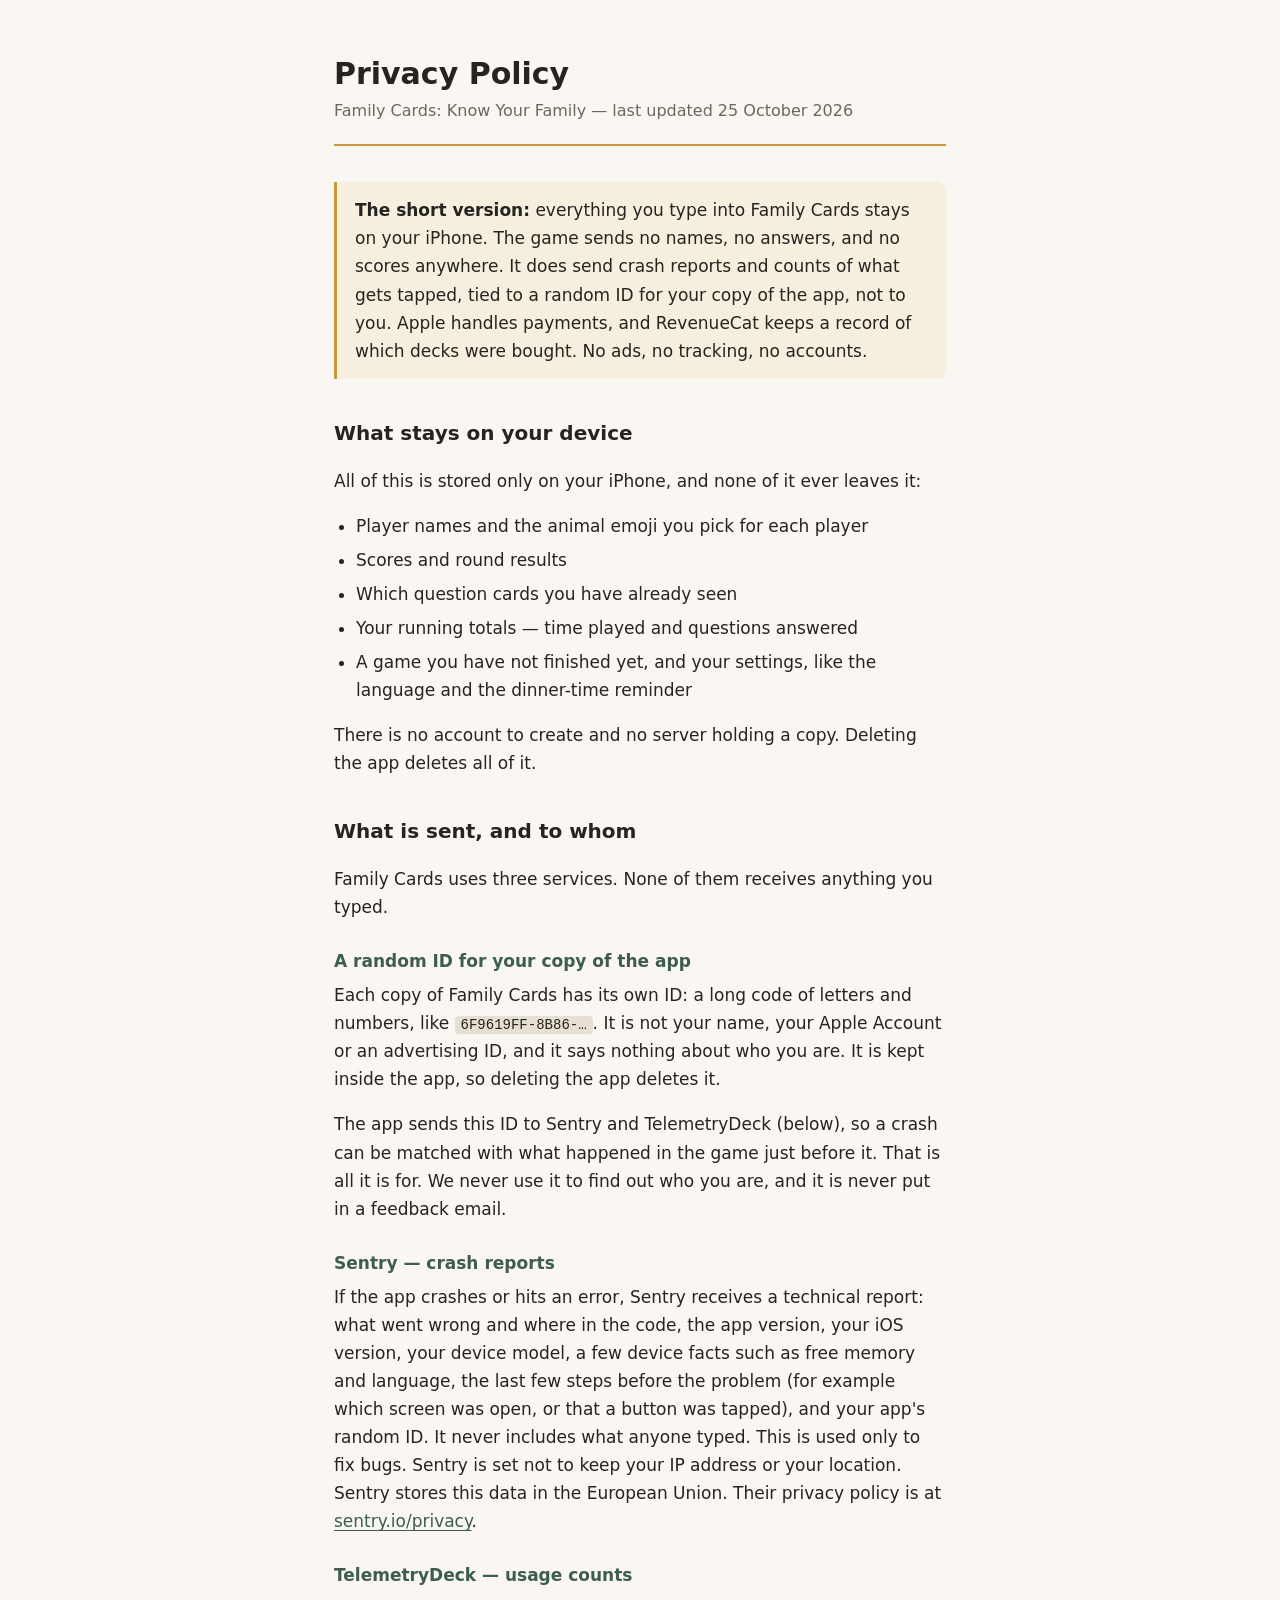
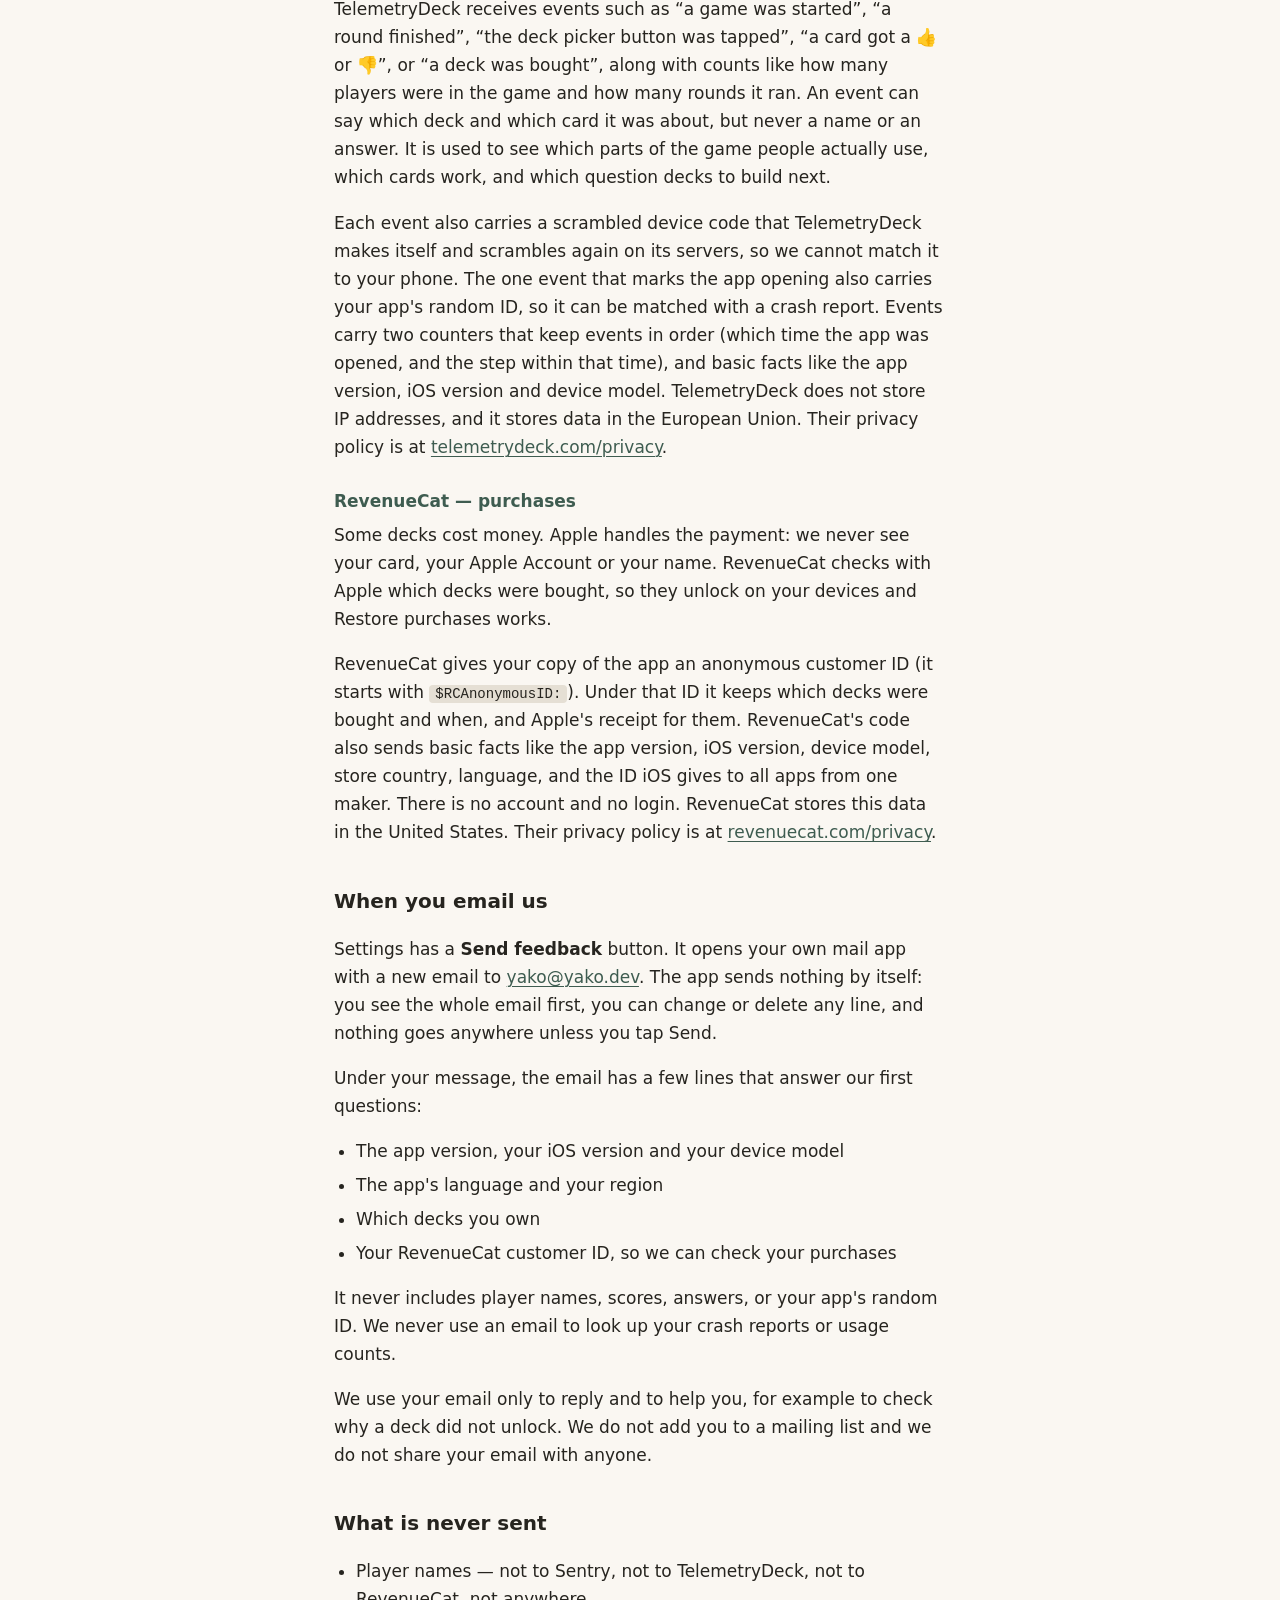
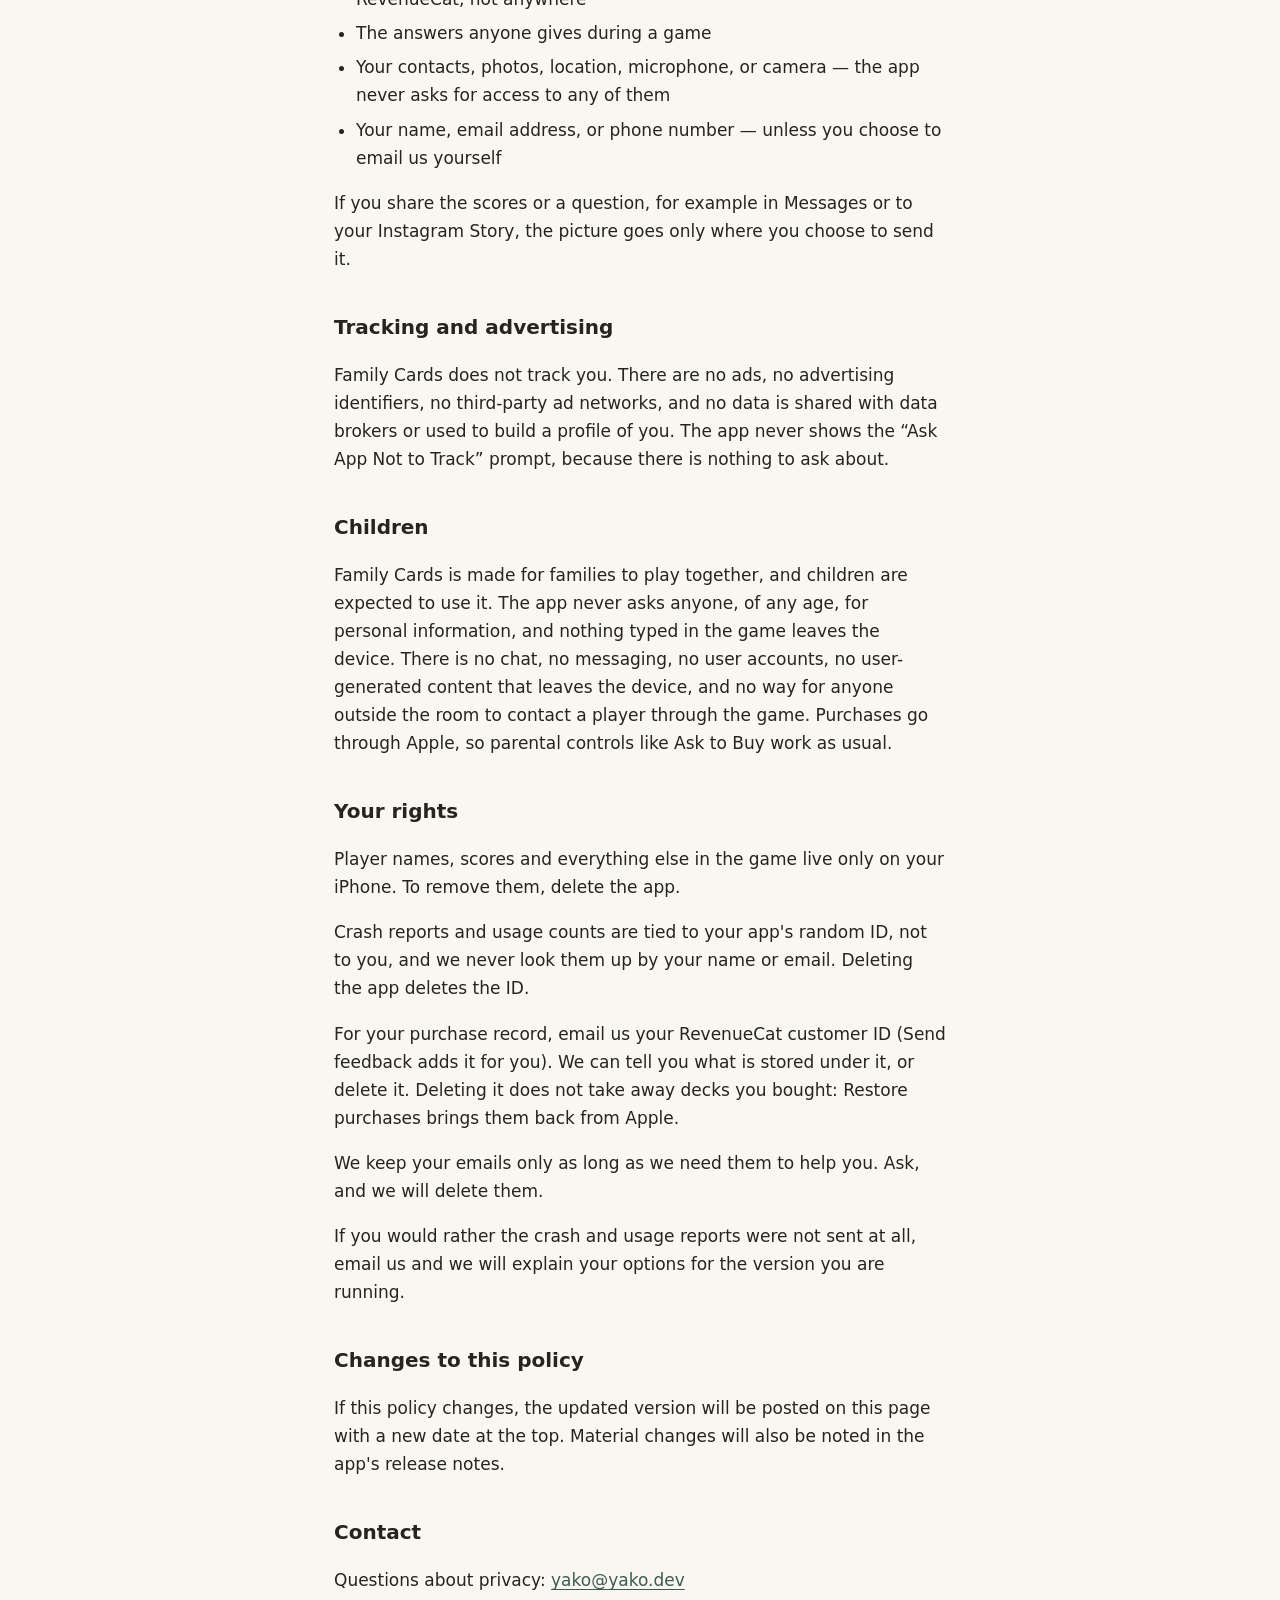
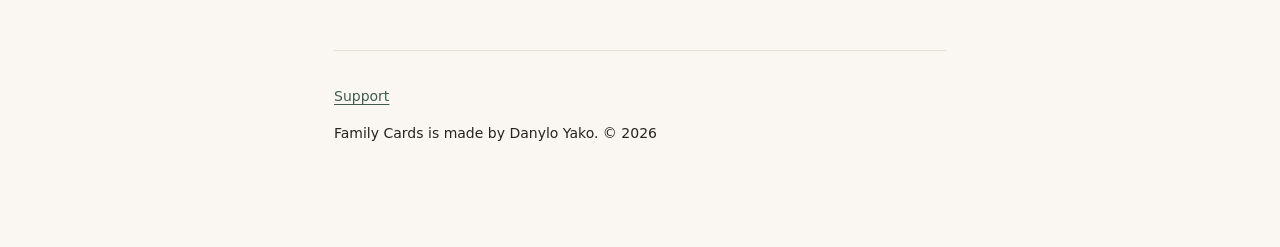
==== privacy.html @ 9d48fbb4 "Privacy policy: Sentry keeps no IP address or location Co-Authored-By: Claude Opus 5.5 <noreply@anth" ====
<!doctype html>
<html lang="en">
<head>
<meta charset="utf-8">
<meta name="viewport" content="width=device-width,initial-scale=1">
<title>Family Cards — Privacy Policy</title>
<link rel="stylesheet" href="style.css">
</head>
<body>
<div class="wrap">
<header>
  <h1>Privacy Policy</h1>
  <p class="sub">Family Cards: Know Your Family — last updated 25 October 2026</p>
</header>

<div class="note">
  <strong>The short version:</strong> everything you type into Family Cards stays on your iPhone. The game sends no names, no answers, and no scores anywhere. It does send crash reports and counts of what gets tapped, tied to a random ID for your copy of the app, not to you. Apple handles payments, and RevenueCat keeps a record of which decks were bought. No ads, no tracking, no accounts.
</div>

<h2>What stays on your device</h2>
<p>All of this is stored only on your iPhone, and none of it ever leaves it:</p>
<ul>
  <li>Player names and the animal emoji you pick for each player</li>
  <li>Scores and round results</li>
  <li>Which question cards you have already seen</li>
  <li>Your running totals — time played and questions answered</li>
  <li>A game you have not finished yet, and your settings, like the language and the dinner-time reminder</li>
</ul>
<p>There is no account to create and no server holding a copy. Deleting the app deletes all of it.</p>

<h2>What is sent, and to whom</h2>
<p>Family Cards uses three services. None of them receives anything you typed.</p>

<h3>A random ID for your copy of the app</h3>
<p>Each copy of Family Cards has its own ID: a long code of letters and numbers, like <code>6F9619FF-8B86-…</code>. It is not your name, your Apple Account or an advertising ID, and it says nothing about who you are. It is kept inside the app, so deleting the app deletes it.</p>
<p>The app sends this ID to Sentry and TelemetryDeck (below), so a crash can be matched with what happened in the game just before it. That is all it is for. We never use it to find out who you are, and it is never put in a feedback email.</p>

<h3>Sentry — crash reports</h3>
<p>If the app crashes or hits an error, Sentry receives a technical report: what went wrong and where in the code, the app version, your iOS version, your device model, a few device facts such as free memory and language, the last few steps before the problem (for example which screen was open, or that a button was tapped), and your app's random ID. It never includes what anyone typed. This is used only to fix bugs. Sentry is set not to keep your IP address or your location. Sentry stores this data in the European Union. Their privacy policy is at <a href="https://sentry.io/privacy/" rel="noopener">sentry.io/privacy</a>.</p>

<h3>TelemetryDeck — usage counts</h3>
<p>TelemetryDeck receives events such as “a game was started”, “a round finished”, “the deck picker button was tapped”, “a card got a 👍 or 👎”, or “a deck was bought”, along with counts like how many players were in the game and how many rounds it ran. An event can say which deck and which card it was about, but never a name or an answer. It is used to see which parts of the game people actually use, which cards work, and which question decks to build next.</p>
<p>Each event also carries a scrambled device code that TelemetryDeck makes itself and scrambles again on its servers, so we cannot match it to your phone. The one event that marks the app opening also carries your app's random ID, so it can be matched with a crash report. Events carry two counters that keep events in order (which time the app was opened, and the step within that time), and basic facts like the app version, iOS version and device model. TelemetryDeck does not store IP addresses, and it stores data in the European Union. Their privacy policy is at <a href="https://telemetrydeck.com/privacy/" rel="noopener">telemetrydeck.com/privacy</a>.</p>

<h3>RevenueCat — purchases</h3>
<p>Some decks cost money. Apple handles the payment: we never see your card, your Apple Account or your name. RevenueCat checks with Apple which decks were bought, so they unlock on your devices and Restore purchases works.</p>
<p>RevenueCat gives your copy of the app an anonymous customer ID (it starts with <code>$RCAnonymousID:</code>). Under that ID it keeps which decks were bought and when, and Apple's receipt for them. RevenueCat's code also sends basic facts like the app version, iOS version, device model, store country, language, and the ID iOS gives to all apps from one maker. There is no account and no login. RevenueCat stores this data in the United States. Their privacy policy is at <a href="https://www.revenuecat.com/privacy/" rel="noopener">revenuecat.com/privacy</a>.</p>

<h2>When you email us</h2>
<p>Settings has a <strong>Send feedback</strong> button. It opens your own mail app with a new email to <a href="mailto:yako@yako.dev">yako@yako.dev</a>. The app sends nothing by itself: you see the whole email first, you can change or delete any line, and nothing goes anywhere unless you tap Send.</p>
<p>Under your message, the email has a few lines that answer our first questions:</p>
<ul>
  <li>The app version, your iOS version and your device model</li>
  <li>The app's language and your region</li>
  <li>Which decks you own</li>
  <li>Your RevenueCat customer ID, so we can check your purchases</li>
</ul>
<p>It never includes player names, scores, answers, or your app's random ID. We never use an email to look up your crash reports or usage counts.</p>
<p>We use your email only to reply and to help you, for example to check why a deck did not unlock. We do not add you to a mailing list and we do not share your email with anyone.</p>

<h2>What is never sent</h2>
<ul>
  <li>Player names — not to Sentry, not to TelemetryDeck, not to RevenueCat, not anywhere</li>
  <li>The answers anyone gives during a game</li>
  <li>Your contacts, photos, location, microphone, or camera — the app never asks for access to any of them</li>
  <li>Your name, email address, or phone number — unless you choose to email us yourself</li>
</ul>
<p>If you share the scores or a question, for example in Messages or to your Instagram Story, the picture goes only where you choose to send it.</p>

<h2>Tracking and advertising</h2>
<p>Family Cards does not track you. There are no ads, no advertising identifiers, no third-party ad networks, and no data is shared with data brokers or used to build a profile of you. The app never shows the “Ask App Not to Track” prompt, because there is nothing to ask about.</p>

<h2>Children</h2>
<p>Family Cards is made for families to play together, and children are expected to use it. The app never asks anyone, of any age, for personal information, and nothing typed in the game leaves the device. There is no chat, no messaging, no user accounts, no user-generated content that leaves the device, and no way for anyone outside the room to contact a player through the game. Purchases go through Apple, so parental controls like Ask to Buy work as usual.</p>

<h2>Your rights</h2>
<p>Player names, scores and everything else in the game live only on your iPhone. To remove them, delete the app.</p>
<p>Crash reports and usage counts are tied to your app's random ID, not to you, and we never look them up by your name or email. Deleting the app deletes the ID.</p>
<p>For your purchase record, email us your RevenueCat customer ID (Send feedback adds it for you). We can tell you what is stored under it, or delete it. Deleting it does not take away decks you bought: Restore purchases brings them back from Apple.</p>
<p>We keep your emails only as long as we need them to help you. Ask, and we will delete them.</p>
<p>If you would rather the crash and usage reports were not sent at all, email us and we will explain your options for the version you are running.</p>

<h2>Changes to this policy</h2>
<p>If this policy changes, the updated version will be posted on this page with a new date at the top. Material changes will also be noted in the app's release notes.</p>

<h2>Contact</h2>
<p>Questions about privacy: <a href="mailto:yako@yako.dev">yako@yako.dev</a></p>

<footer>
  <p><a href="index.html">Support</a></p>
  <p>Family Cards is made by Danylo Yako. © 2026</p>
</footer>
</div>
</body>
</html>
---- style.css ----
:root{--paper:#FAF7F2;--ink:#26241F;--felt:#3E5C50;--honey:#C99A3C;--muted:#6B675E;--rule:#E5DFD4}
@media (prefers-color-scheme:dark){:root{--paper:#171D1A;--ink:#EDEAE3;--felt:#7FA491;--honey:#C99A3C;--muted:#9A968C;--rule:#2A322D}}
*{box-sizing:border-box}
body{margin:0;background:var(--paper);color:var(--ink);
  font:17px/1.65 -apple-system,BlinkMacSystemFont,"Segoe UI",system-ui,sans-serif;
  -webkit-text-size-adjust:100%}
.wrap{max-width:660px;margin:0 auto;padding:56px 24px 88px}
header{border-bottom:2px solid var(--honey);padding-bottom:20px;margin-bottom:36px}
h1{font-size:30px;line-height:1.2;margin:0 0 6px}
.sub{color:var(--muted);margin:0;font-size:16px}
h2{font-size:20px;margin:38px 0 10px}
p,li{color:var(--ink)}
ul{padding-left:22px}
li{margin:6px 0}
a{color:var(--felt);text-decoration-thickness:1px;text-underline-offset:3px}
.note{background:rgba(201,154,60,.1);border-left:3px solid var(--honey);
  padding:14px 18px;margin:24px 0;border-radius:0 8px 8px 0}
footer{margin-top:56px;padding-top:20px;border-top:1px solid var(--rule);
  color:var(--muted);font-size:14px}
code{background:var(--rule);padding:1px 6px;border-radius:4px;font-size:14px}
h3{font-size:17px;margin:26px 0 6px;color:var(--felt)}
h3+p{margin-top:0}
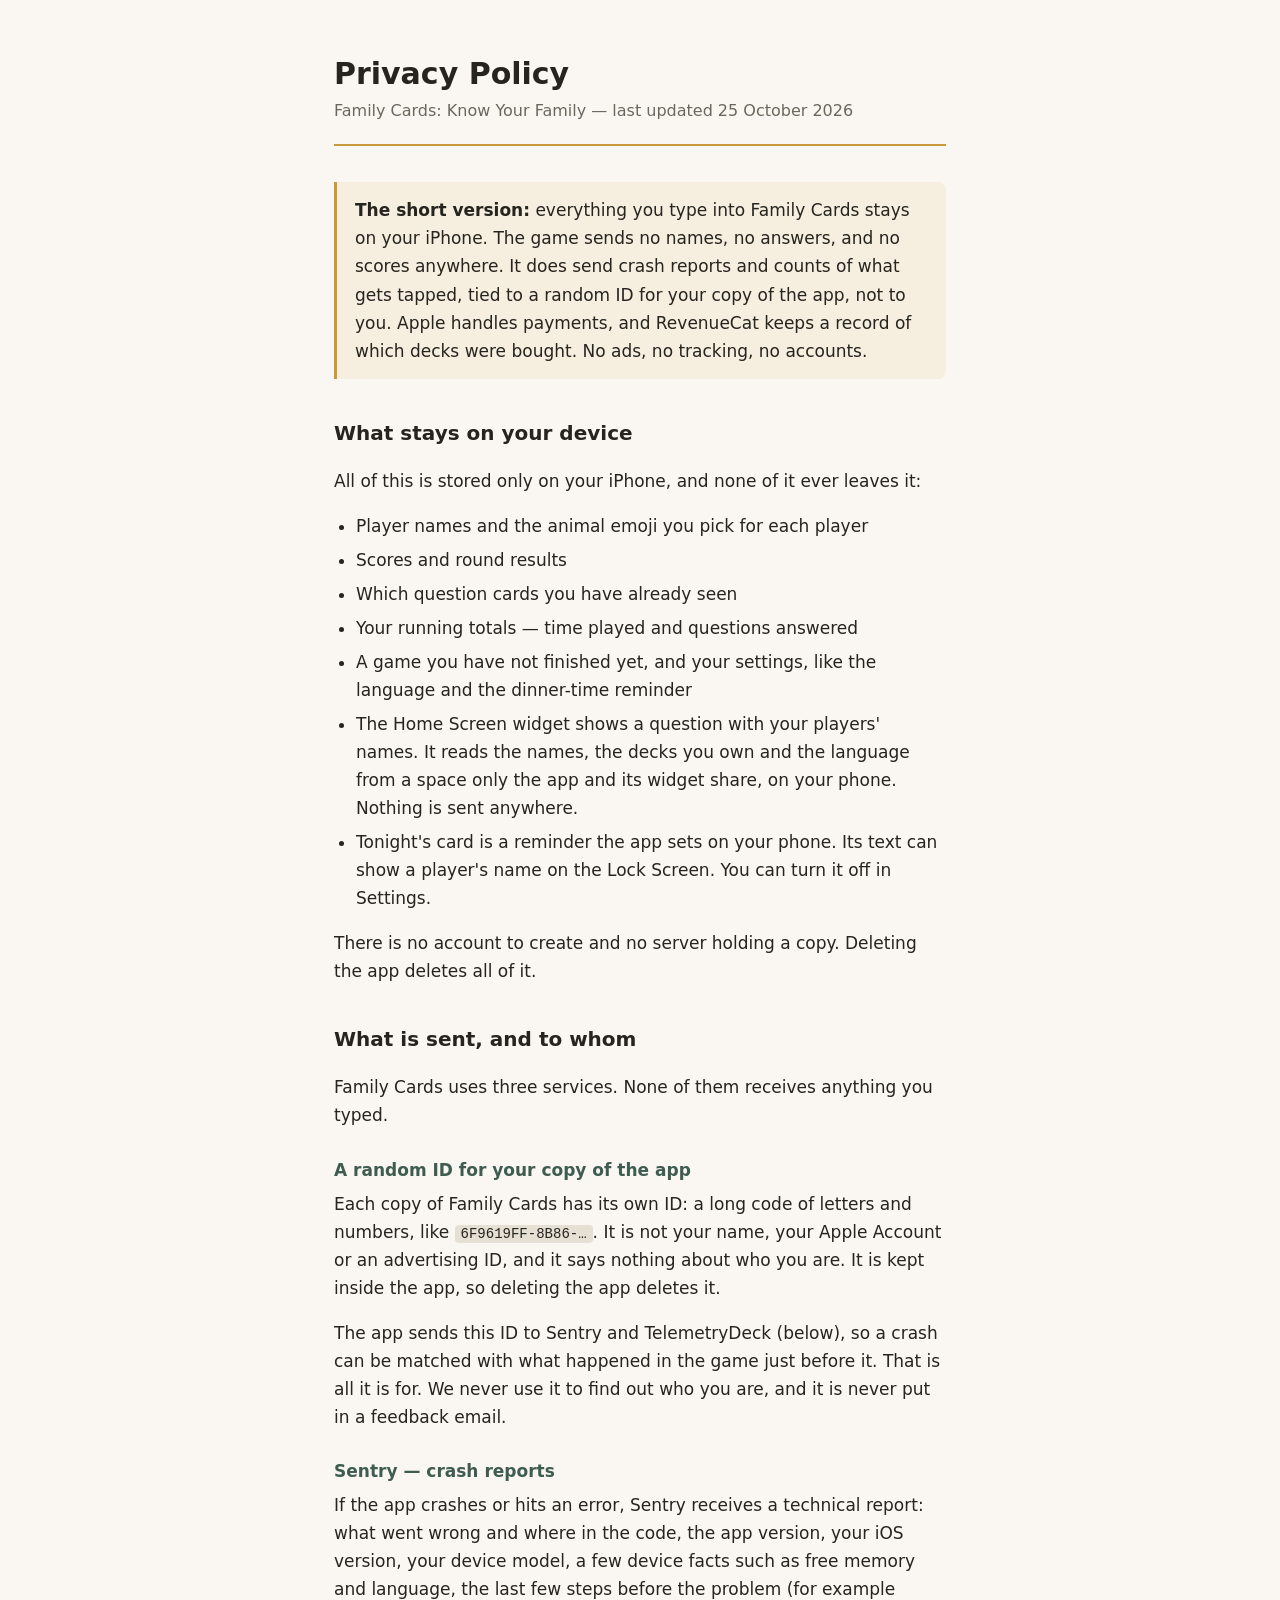
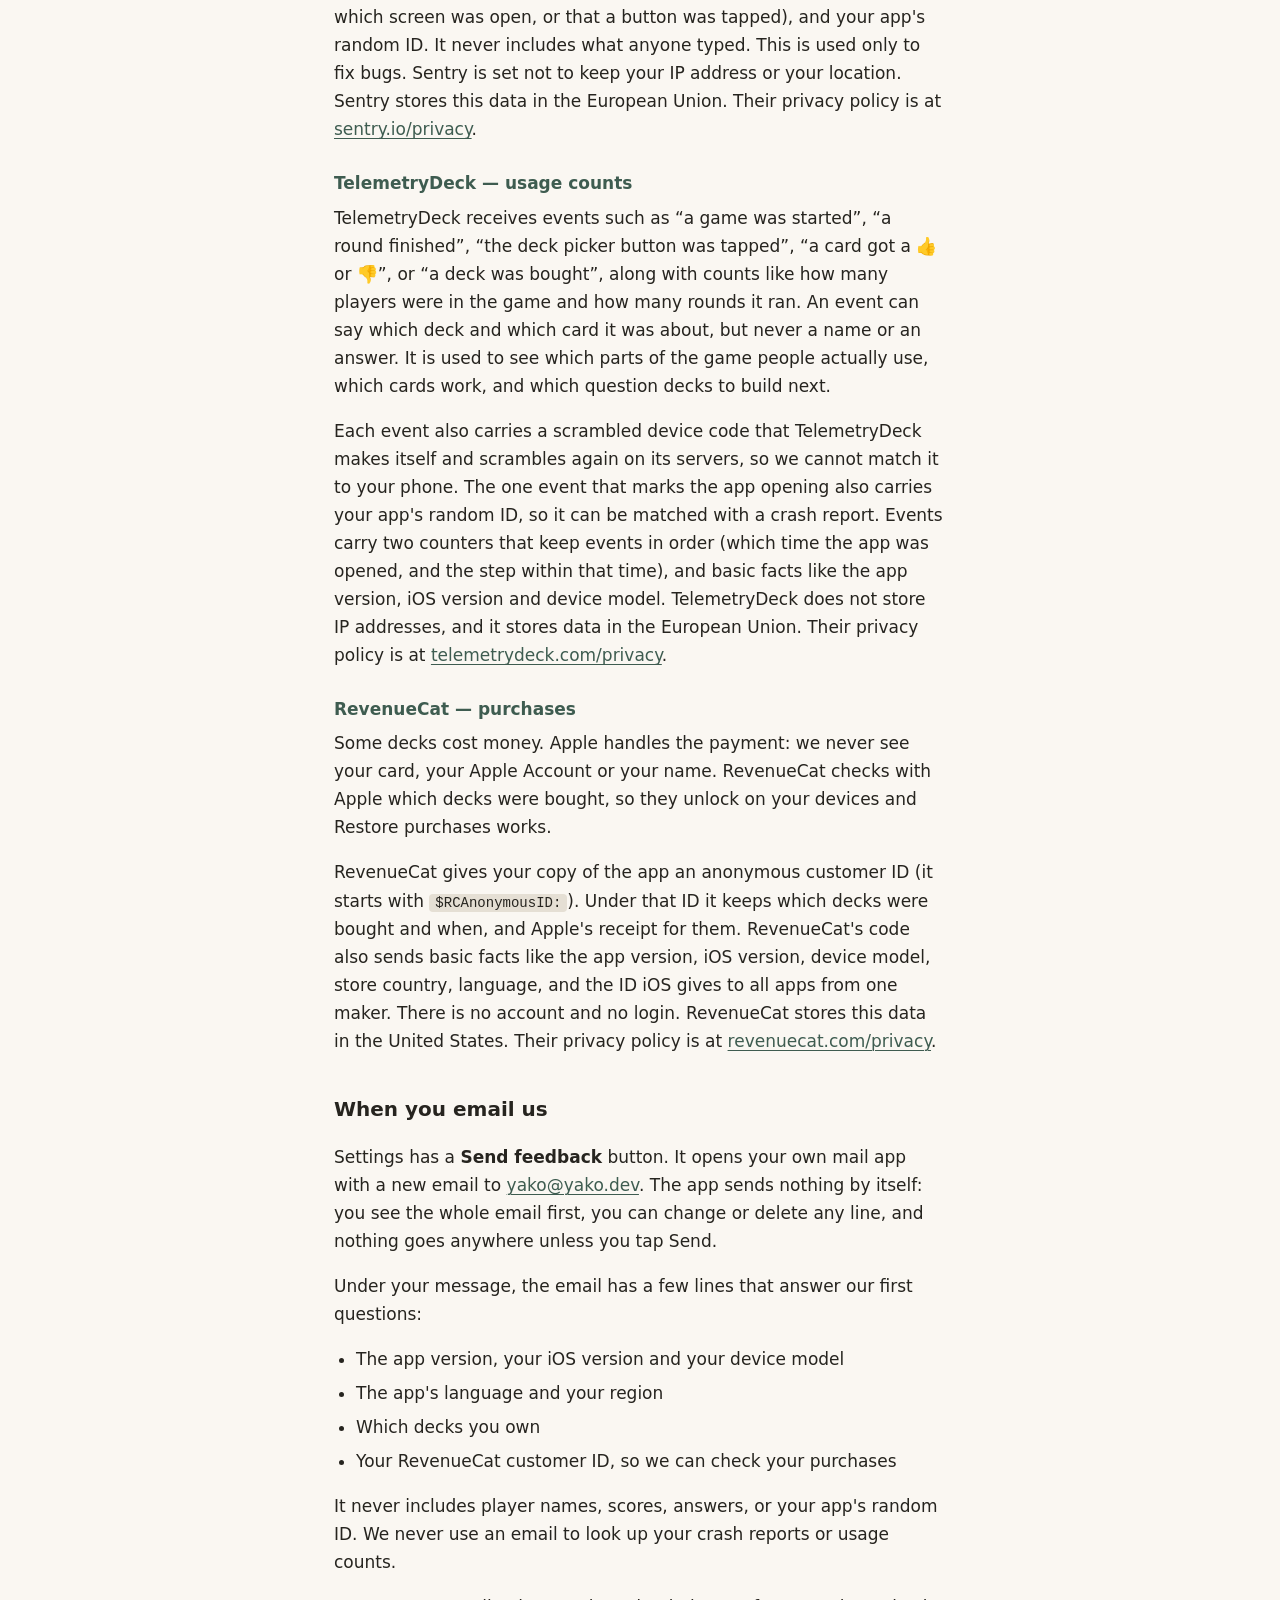
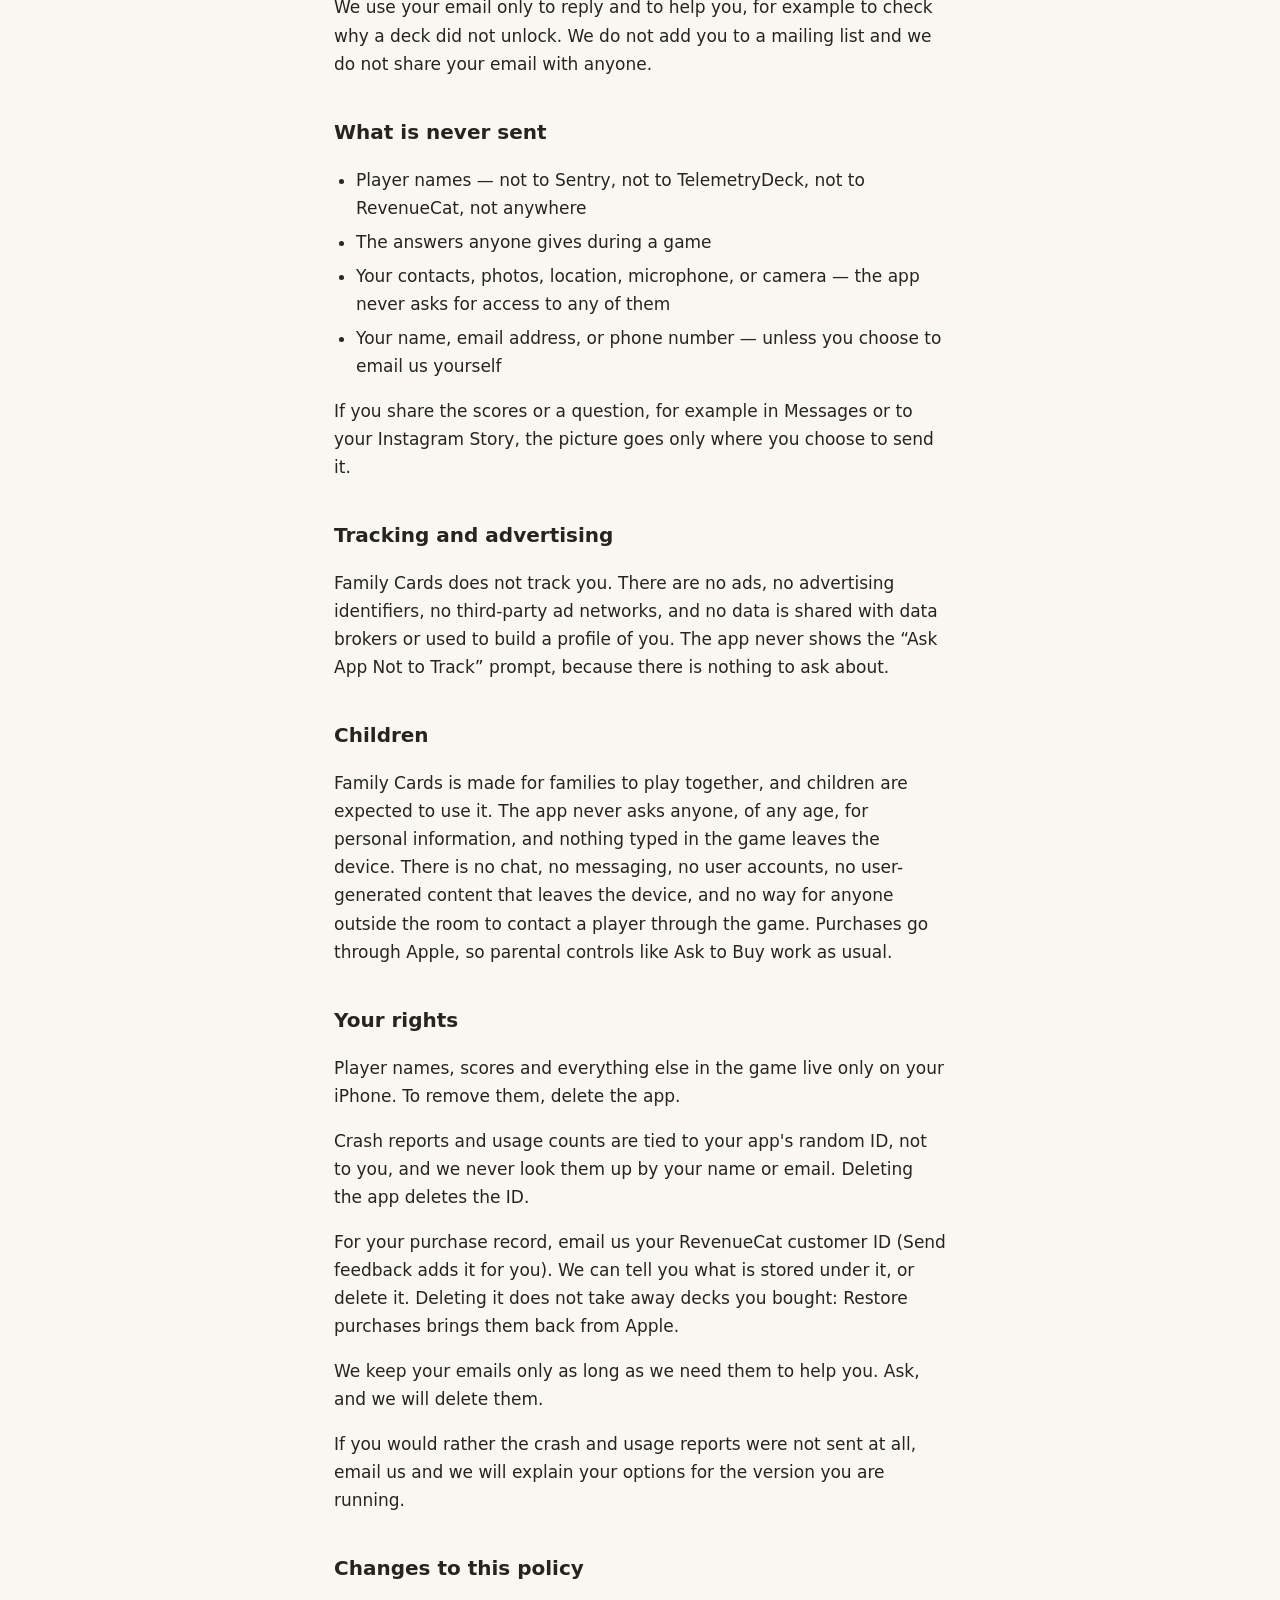
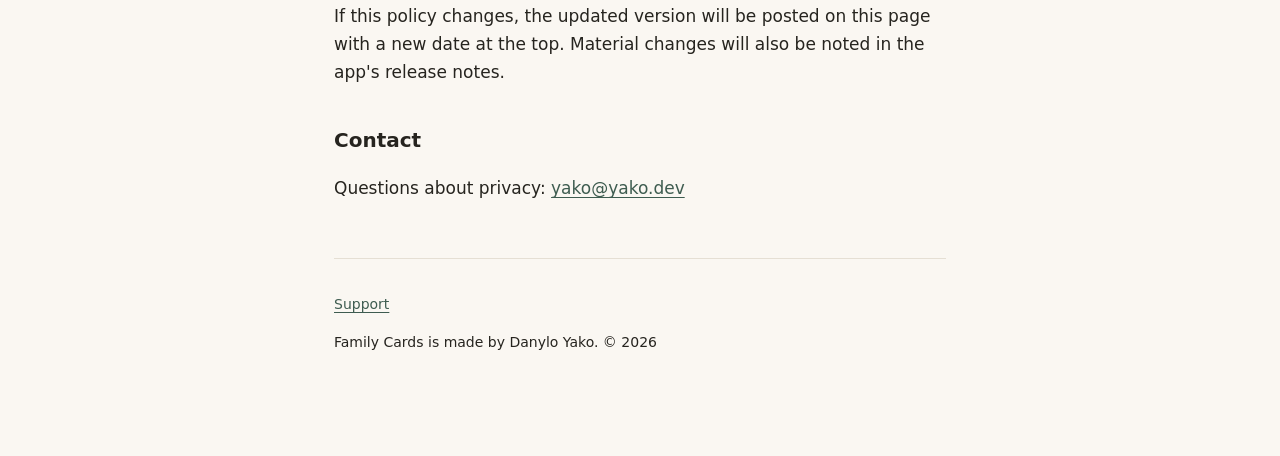
==== commit ab7f4cab: "Privacy policy: Home Screen widget and Tonight's card stay on the phone Co-Authored-By: Claude Opus " ====
--- a/privacy.html
+++ b/privacy.html
@@ -25,6 +25,8 @@
   <li>Which question cards you have already seen</li>
   <li>Your running totals — time played and questions answered</li>
   <li>A game you have not finished yet, and your settings, like the language and the dinner-time reminder</li>
+  <li>The Home Screen widget shows a question with your players' names. It reads the names, the decks you own and the language from a space only the app and its widget share, on your phone. Nothing is sent anywhere.</li>
+  <li>Tonight's card is a reminder the app sets on your phone. Its text can show a player's name on the Lock Screen. You can turn it off in Settings.</li>
 </ul>
 <p>There is no account to create and no server holding a copy. Deleting the app deletes all of it.</p>
 
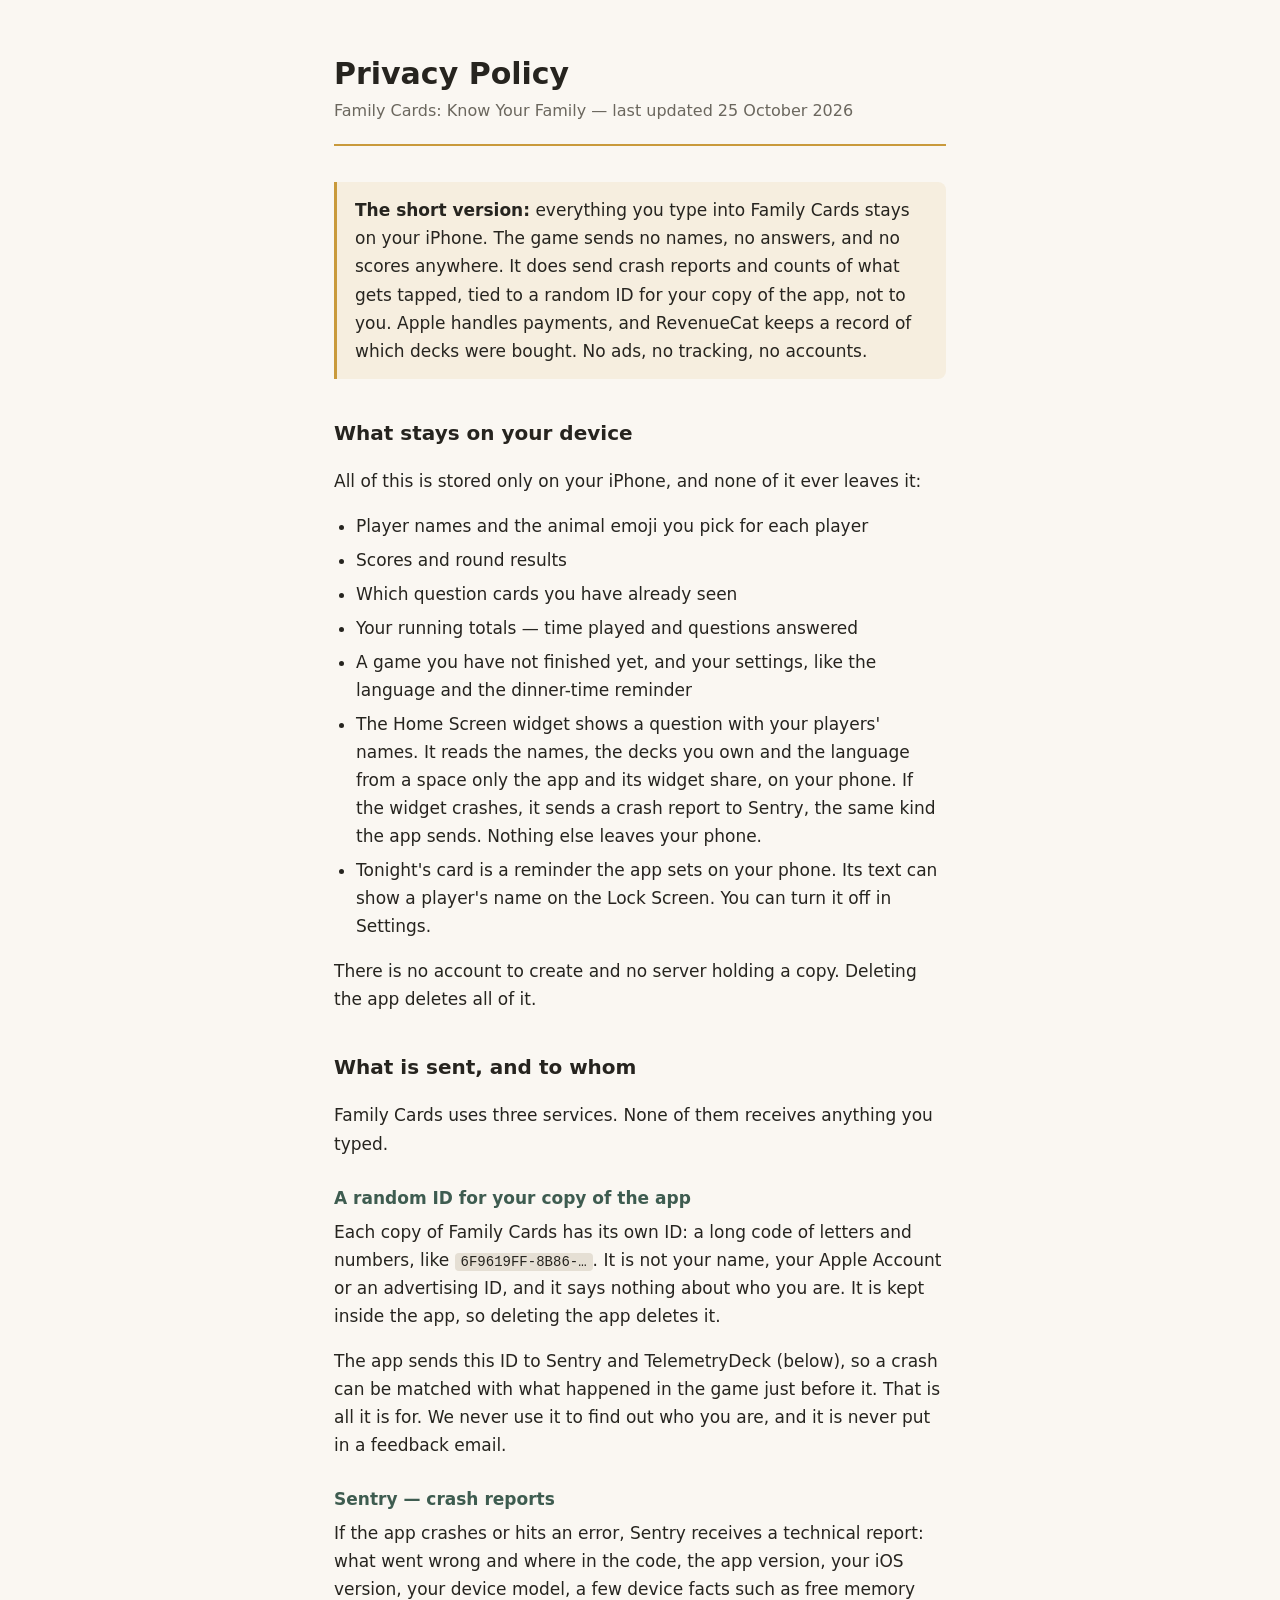
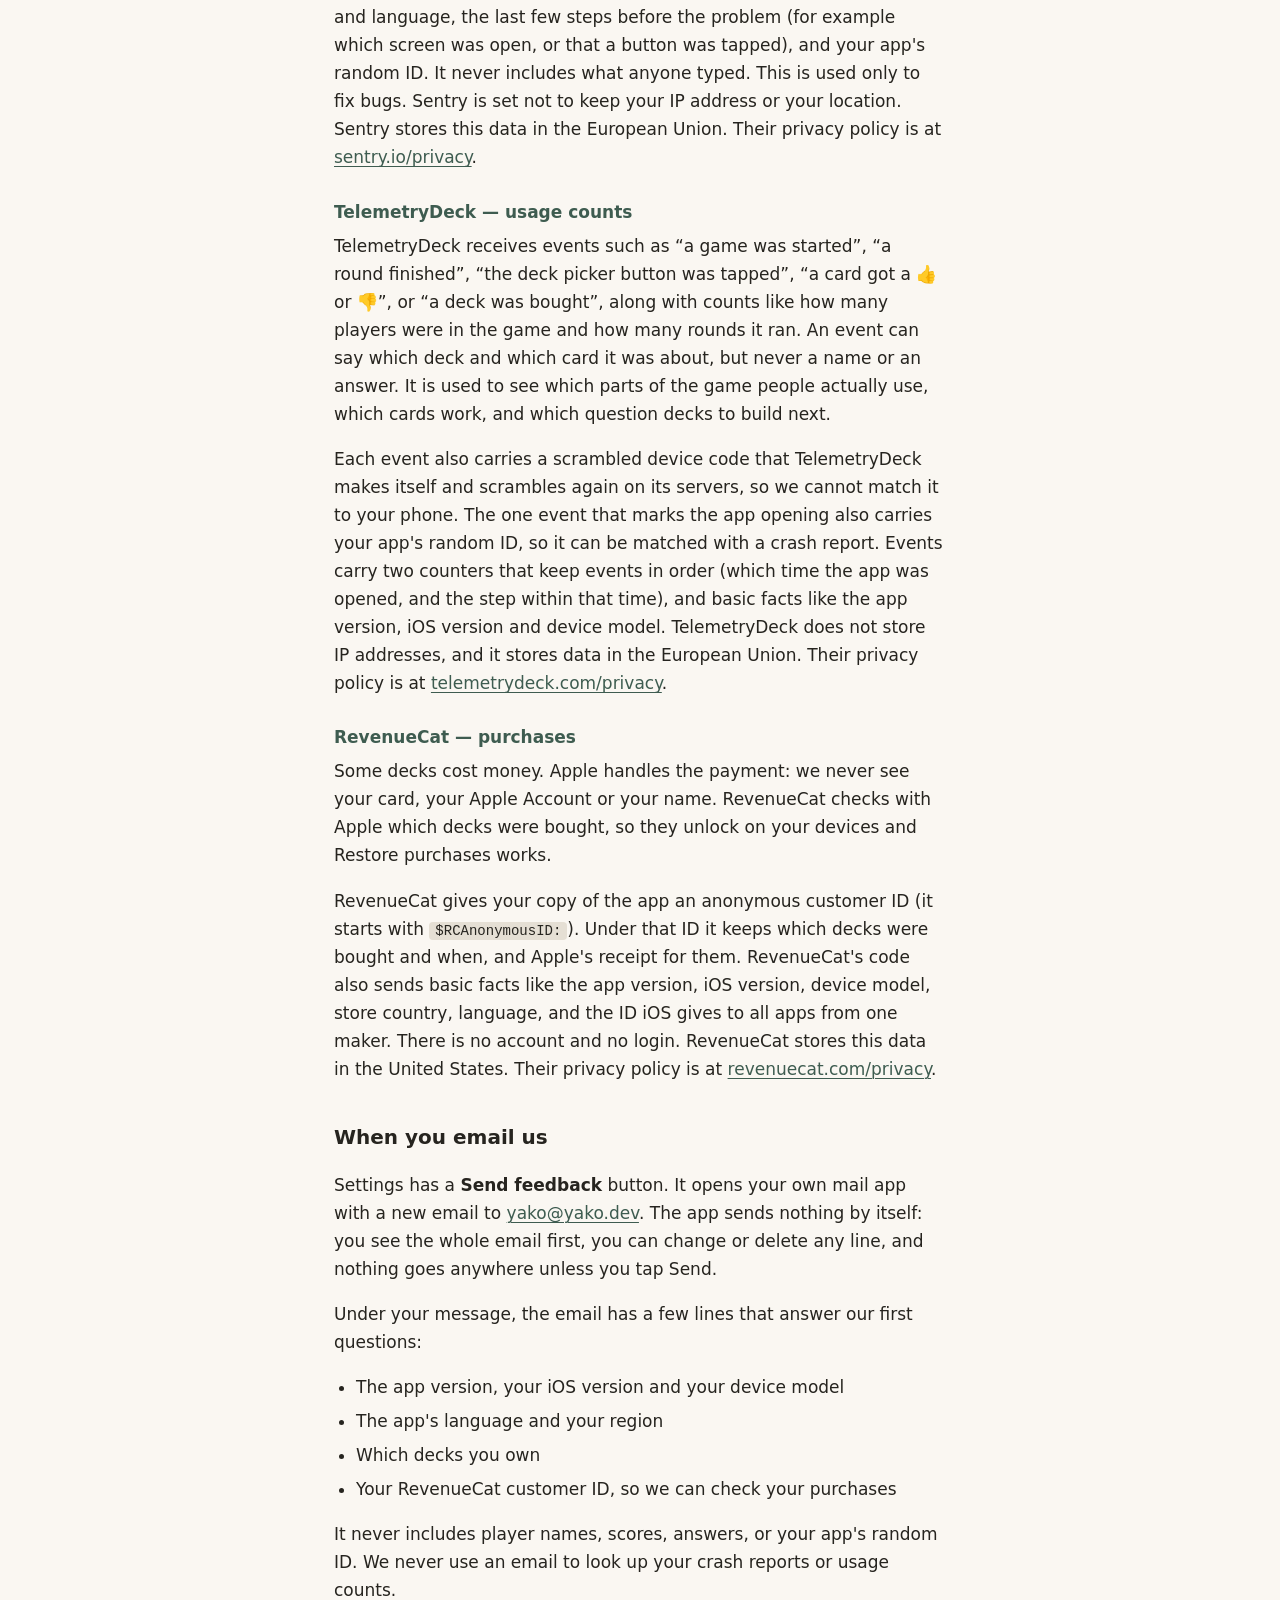
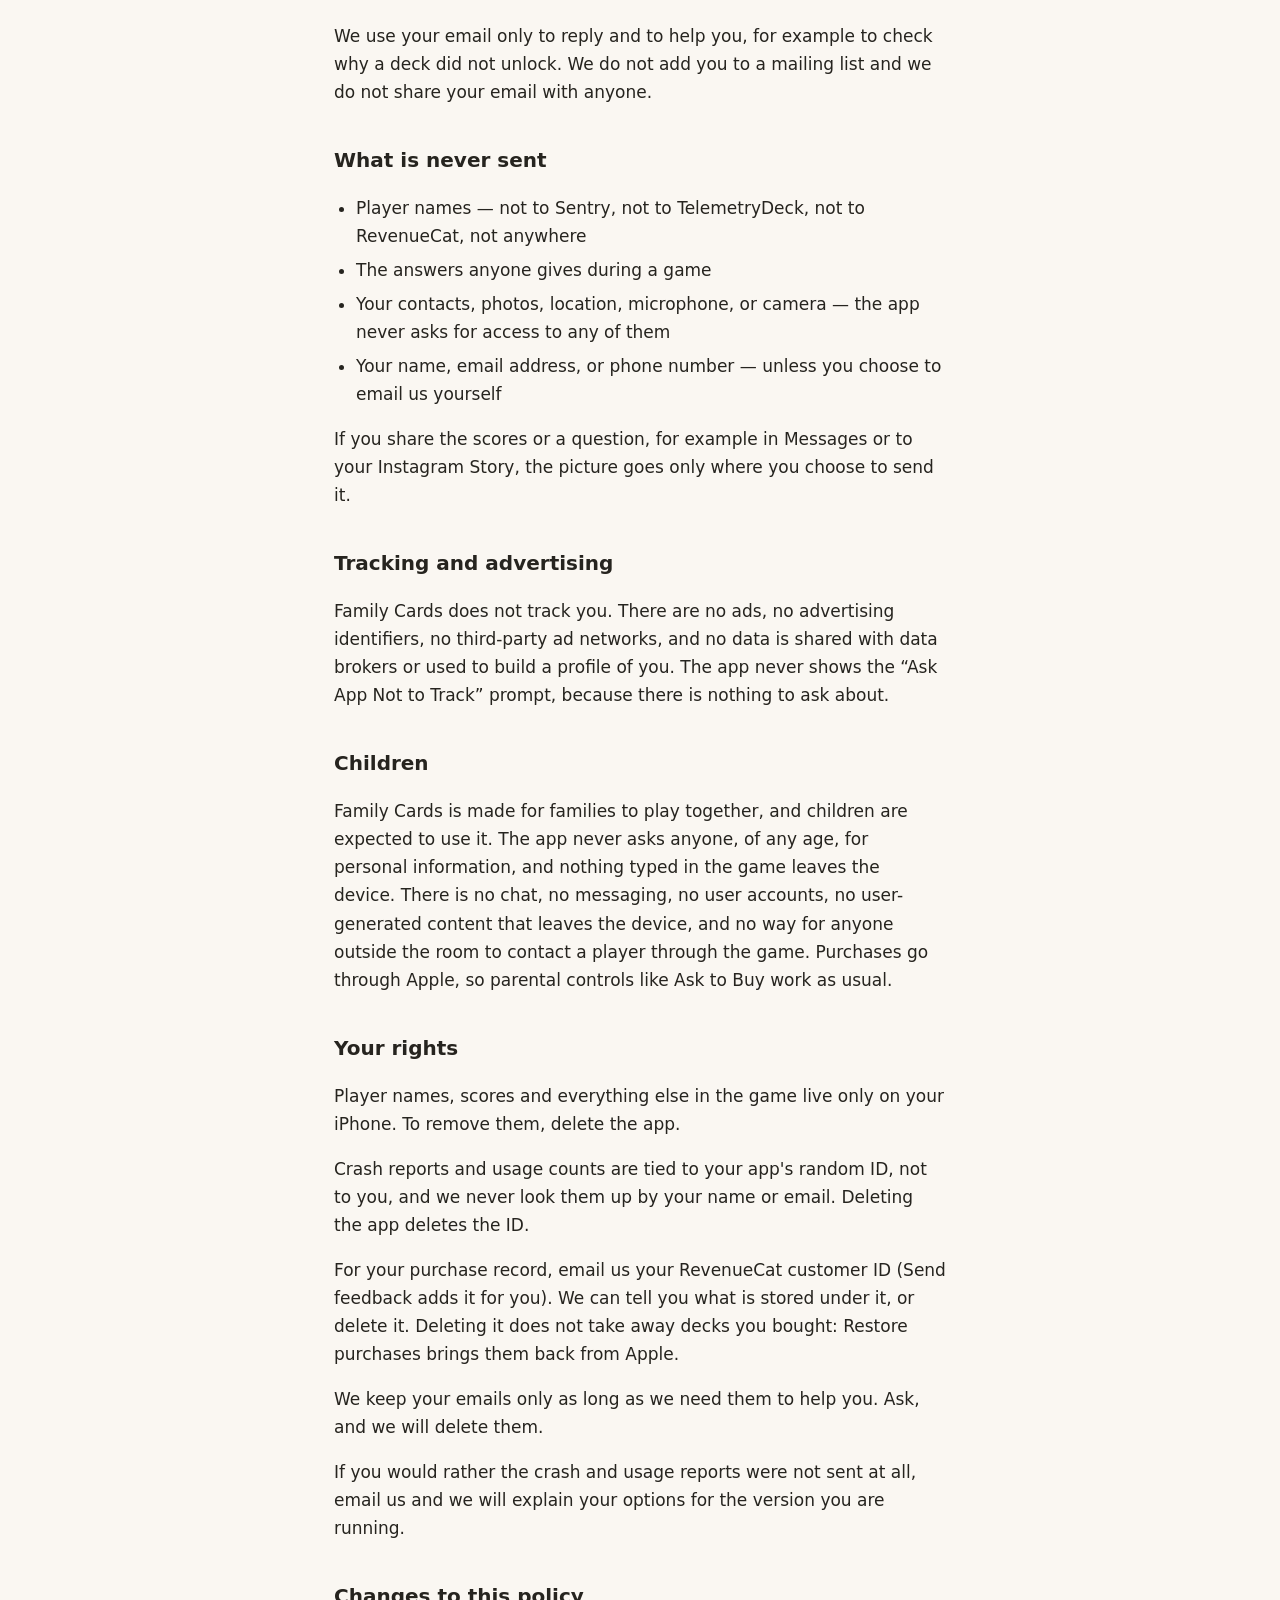
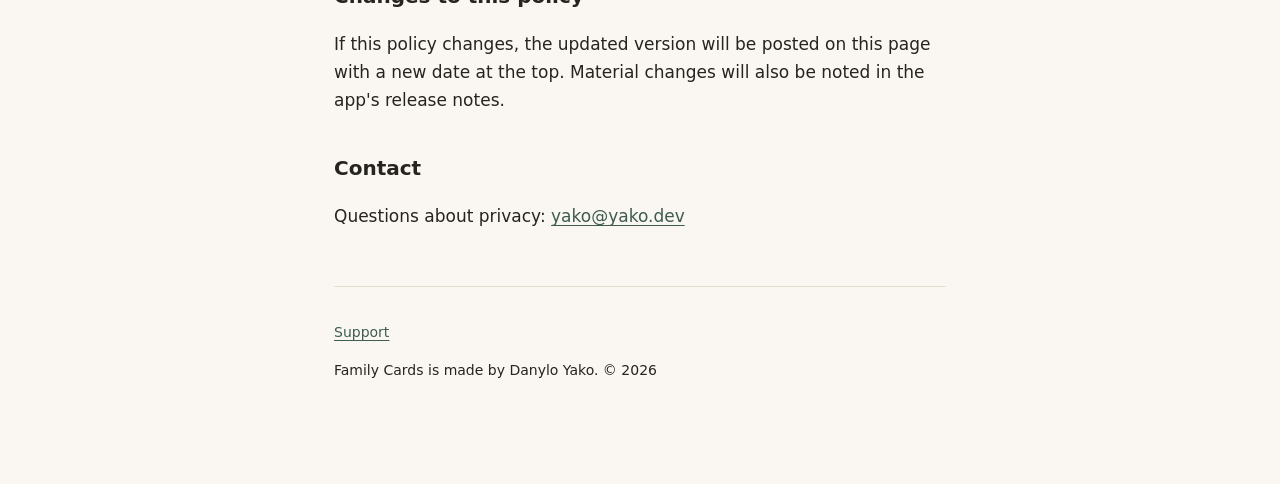
==== commit fe33935f: "Privacy policy: the widget now sends crash reports to Sentry Co-Authored-By: Claude Opus 5.5 <norepl" ====
--- a/privacy.html
+++ b/privacy.html
@@ -25,7 +25,7 @@
   <li>Which question cards you have already seen</li>
   <li>Your running totals — time played and questions answered</li>
   <li>A game you have not finished yet, and your settings, like the language and the dinner-time reminder</li>
-  <li>The Home Screen widget shows a question with your players' names. It reads the names, the decks you own and the language from a space only the app and its widget share, on your phone. Nothing is sent anywhere.</li>
+  <li>The Home Screen widget shows a question with your players' names. It reads the names, the decks you own and the language from a space only the app and its widget share, on your phone. If the widget crashes, it sends a crash report to Sentry, the same kind the app sends. Nothing else leaves your phone.</li>
   <li>Tonight's card is a reminder the app sets on your phone. Its text can show a player's name on the Lock Screen. You can turn it off in Settings.</li>
 </ul>
 <p>There is no account to create and no server holding a copy. Deleting the app deletes all of it.</p>
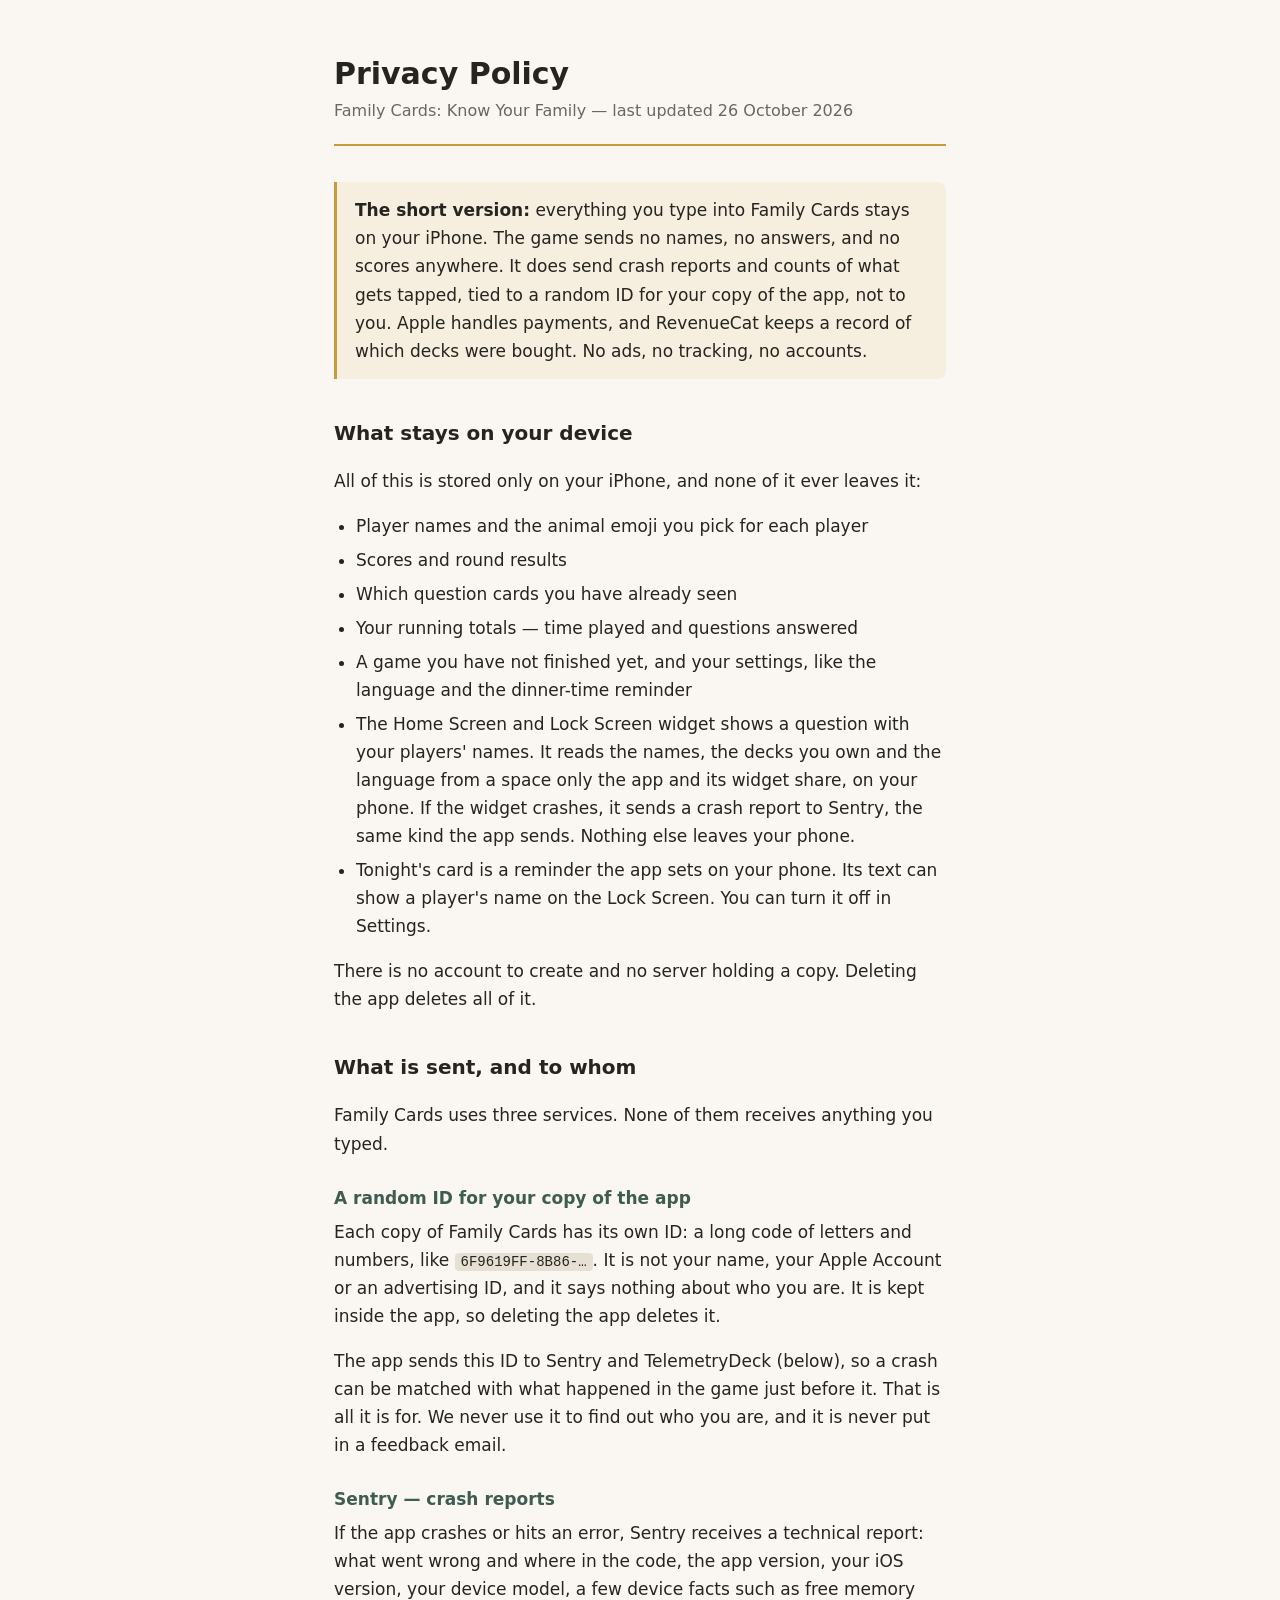
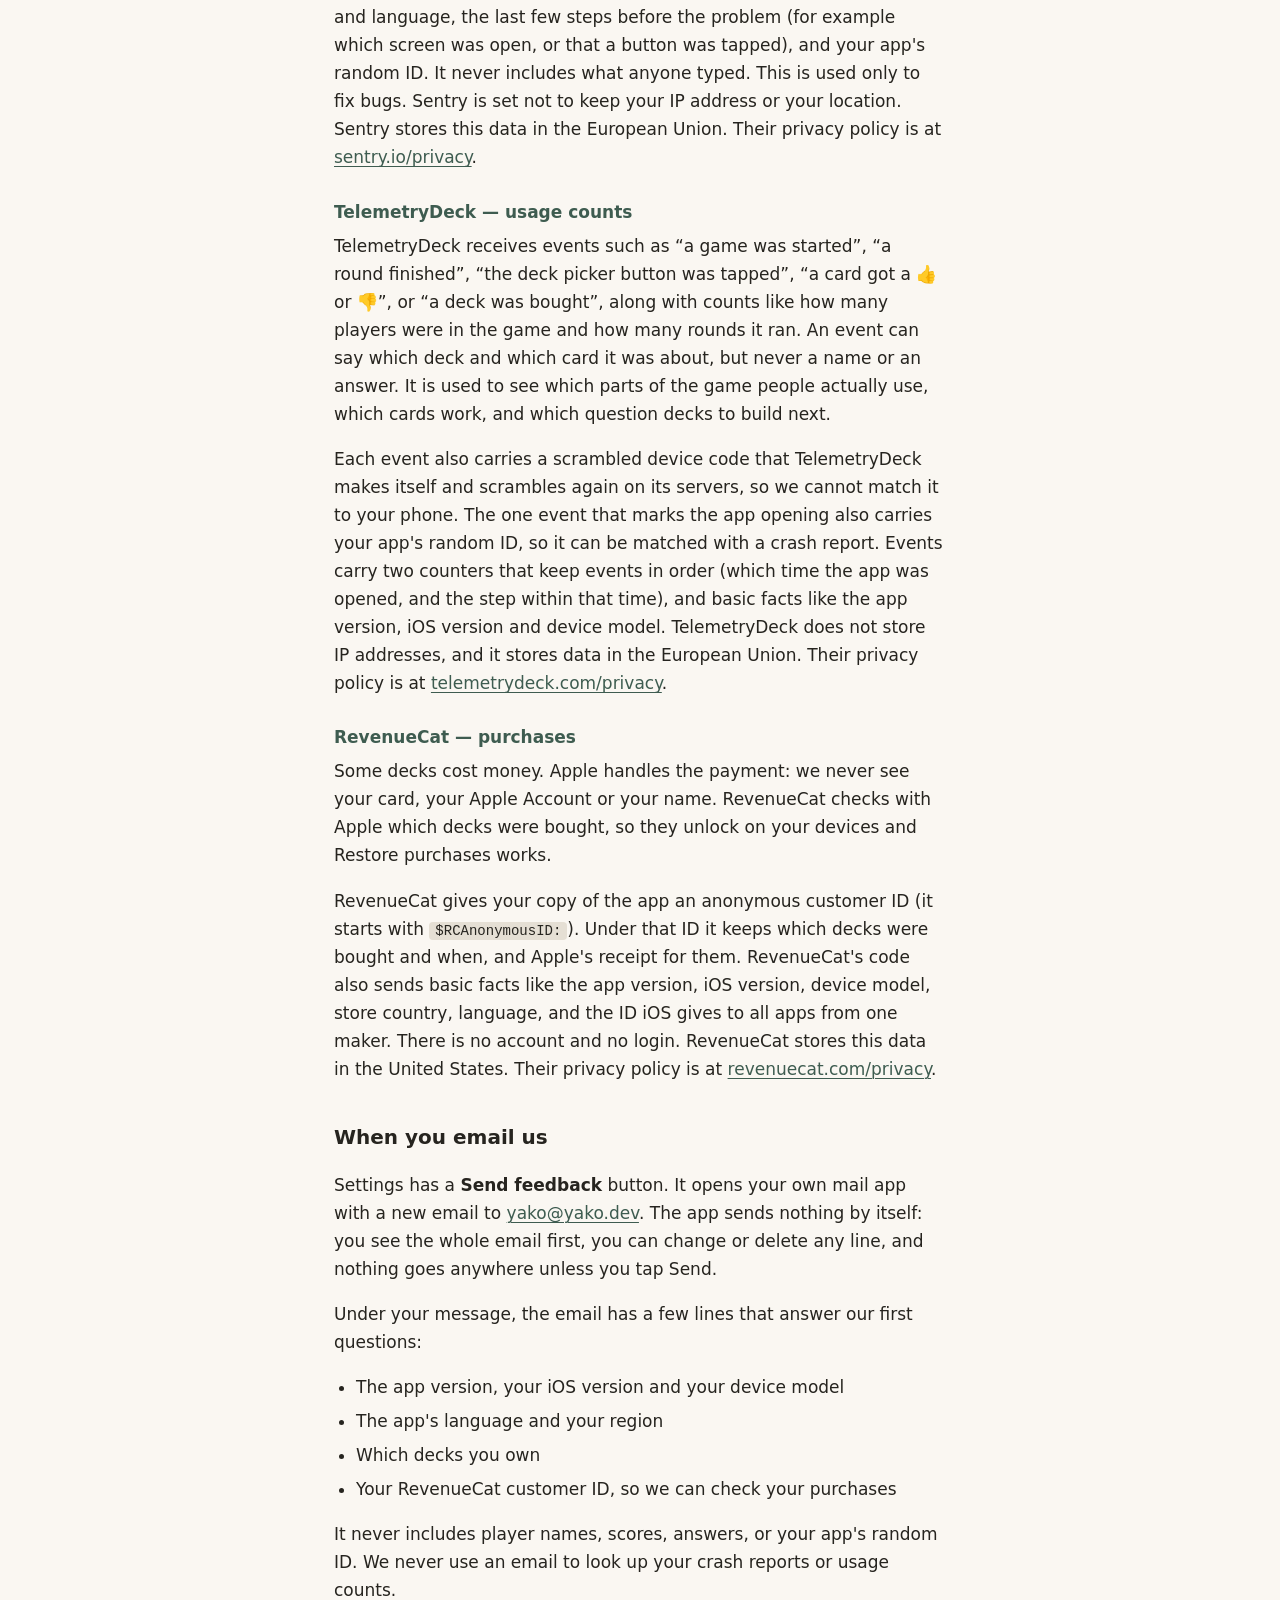
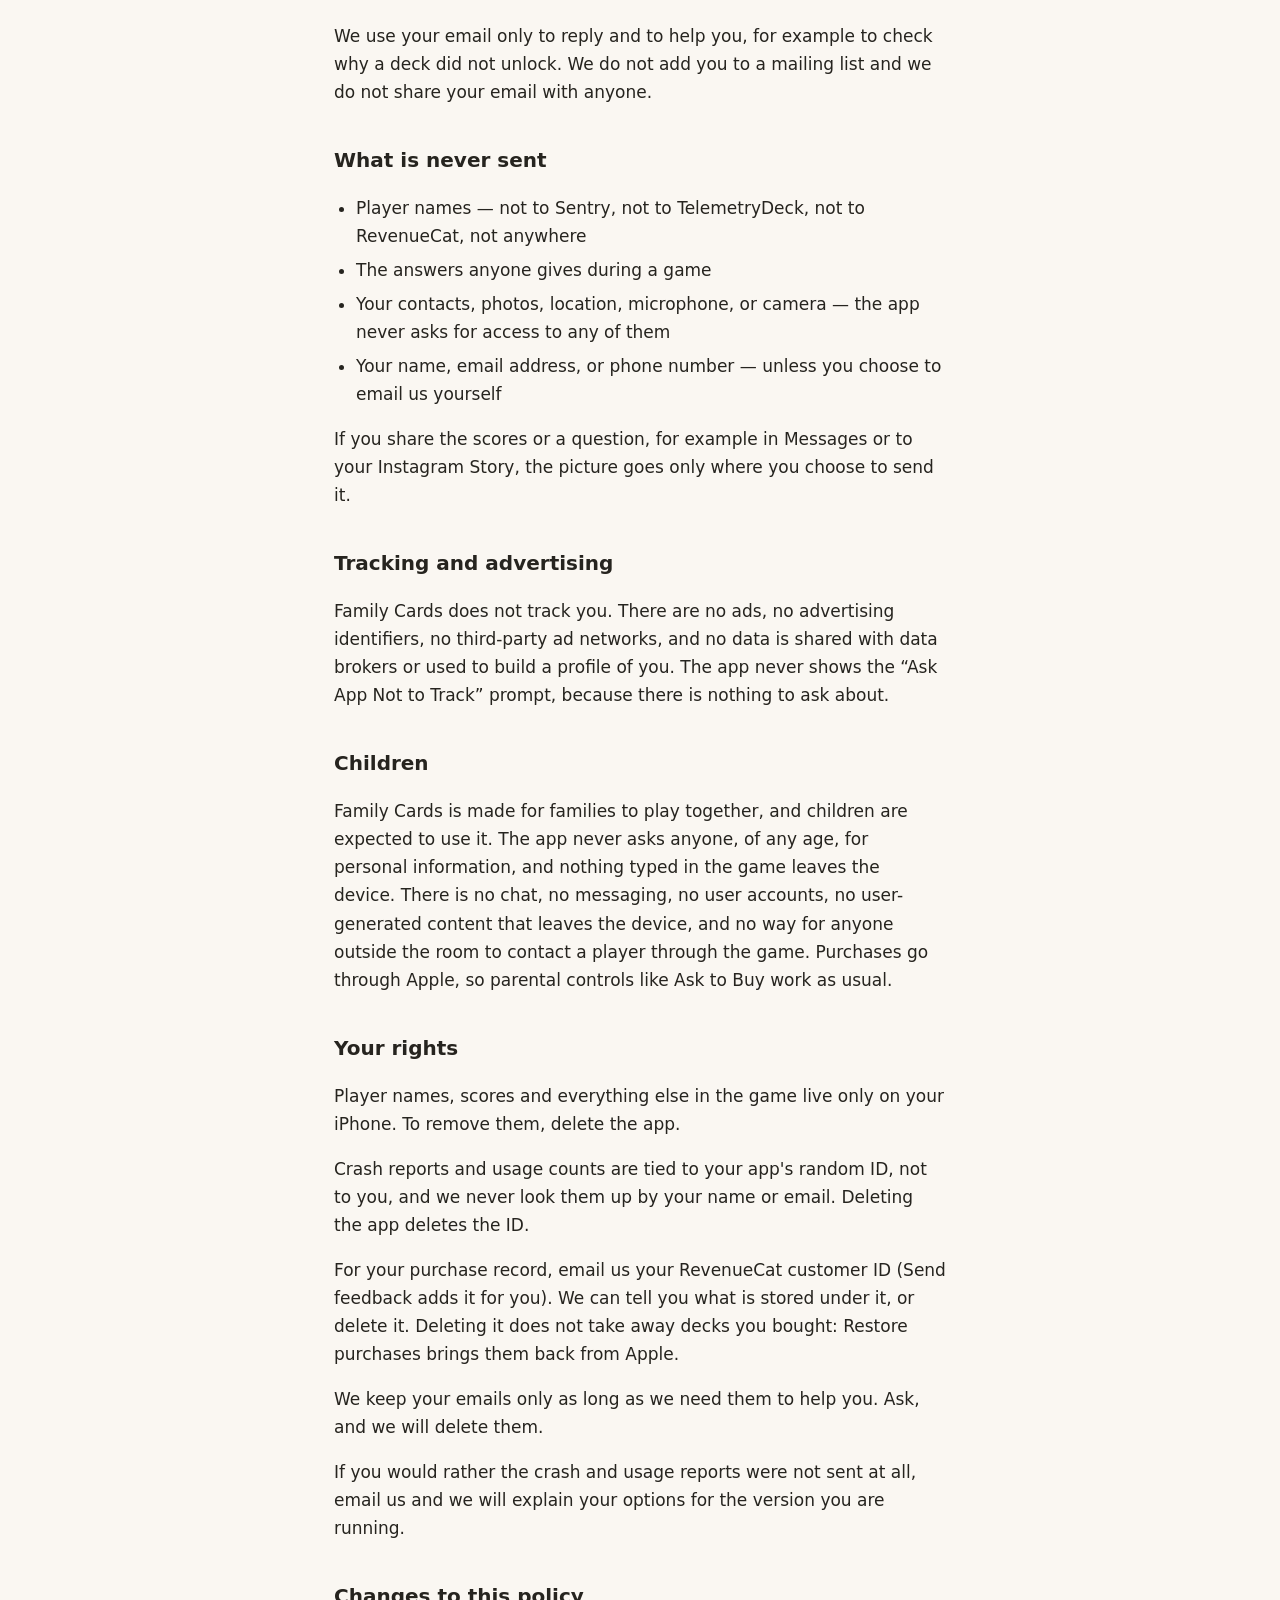
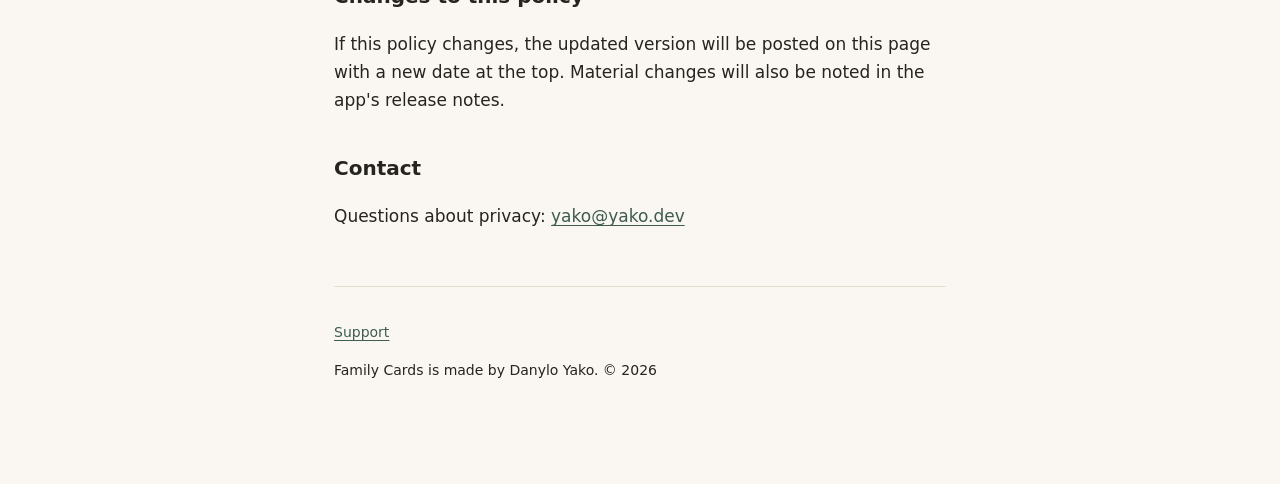
==== commit 59952f33: "Support page for 1.2: new name, 20 decks, buying and restoring - Name is now "Family Cards: Know You" ====
--- a/privacy.html
+++ b/privacy.html
@@ -10,7 +10,7 @@
 <div class="wrap">
 <header>
   <h1>Privacy Policy</h1>
-  <p class="sub">Family Cards: Know Your Family — last updated 25 October 2026</p>
+  <p class="sub">Family Cards: Know Your Family — last updated 26 October 2026</p>
 </header>
 
 <div class="note">
@@ -25,7 +25,7 @@
   <li>Which question cards you have already seen</li>
   <li>Your running totals — time played and questions answered</li>
   <li>A game you have not finished yet, and your settings, like the language and the dinner-time reminder</li>
-  <li>The Home Screen widget shows a question with your players' names. It reads the names, the decks you own and the language from a space only the app and its widget share, on your phone. If the widget crashes, it sends a crash report to Sentry, the same kind the app sends. Nothing else leaves your phone.</li>
+  <li>The Home Screen and Lock Screen widget shows a question with your players' names. It reads the names, the decks you own and the language from a space only the app and its widget share, on your phone. If the widget crashes, it sends a crash report to Sentry, the same kind the app sends. Nothing else leaves your phone.</li>
   <li>Tonight's card is a reminder the app sets on your phone. Its text can show a player's name on the Lock Screen. You can turn it off in Settings.</li>
 </ul>
 <p>There is no account to create and no server holding a copy. Deleting the app deletes all of it.</p>
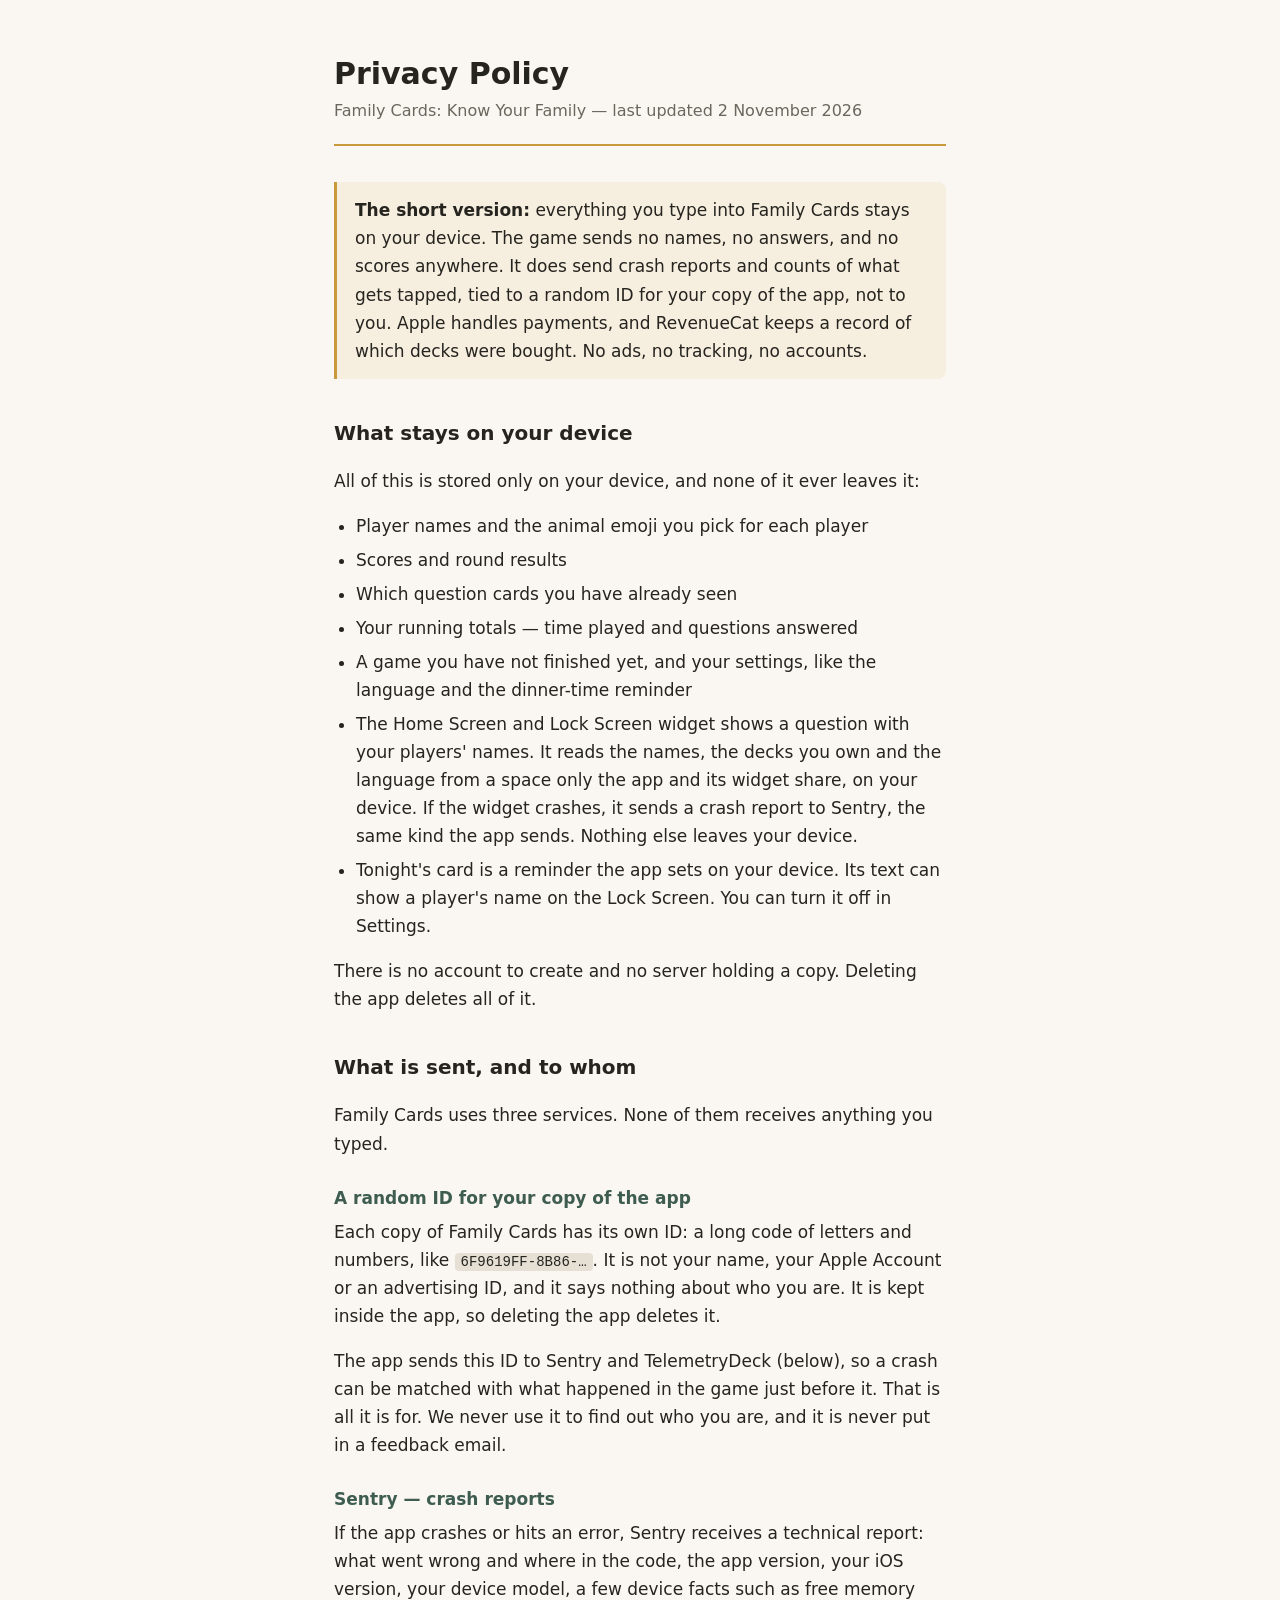
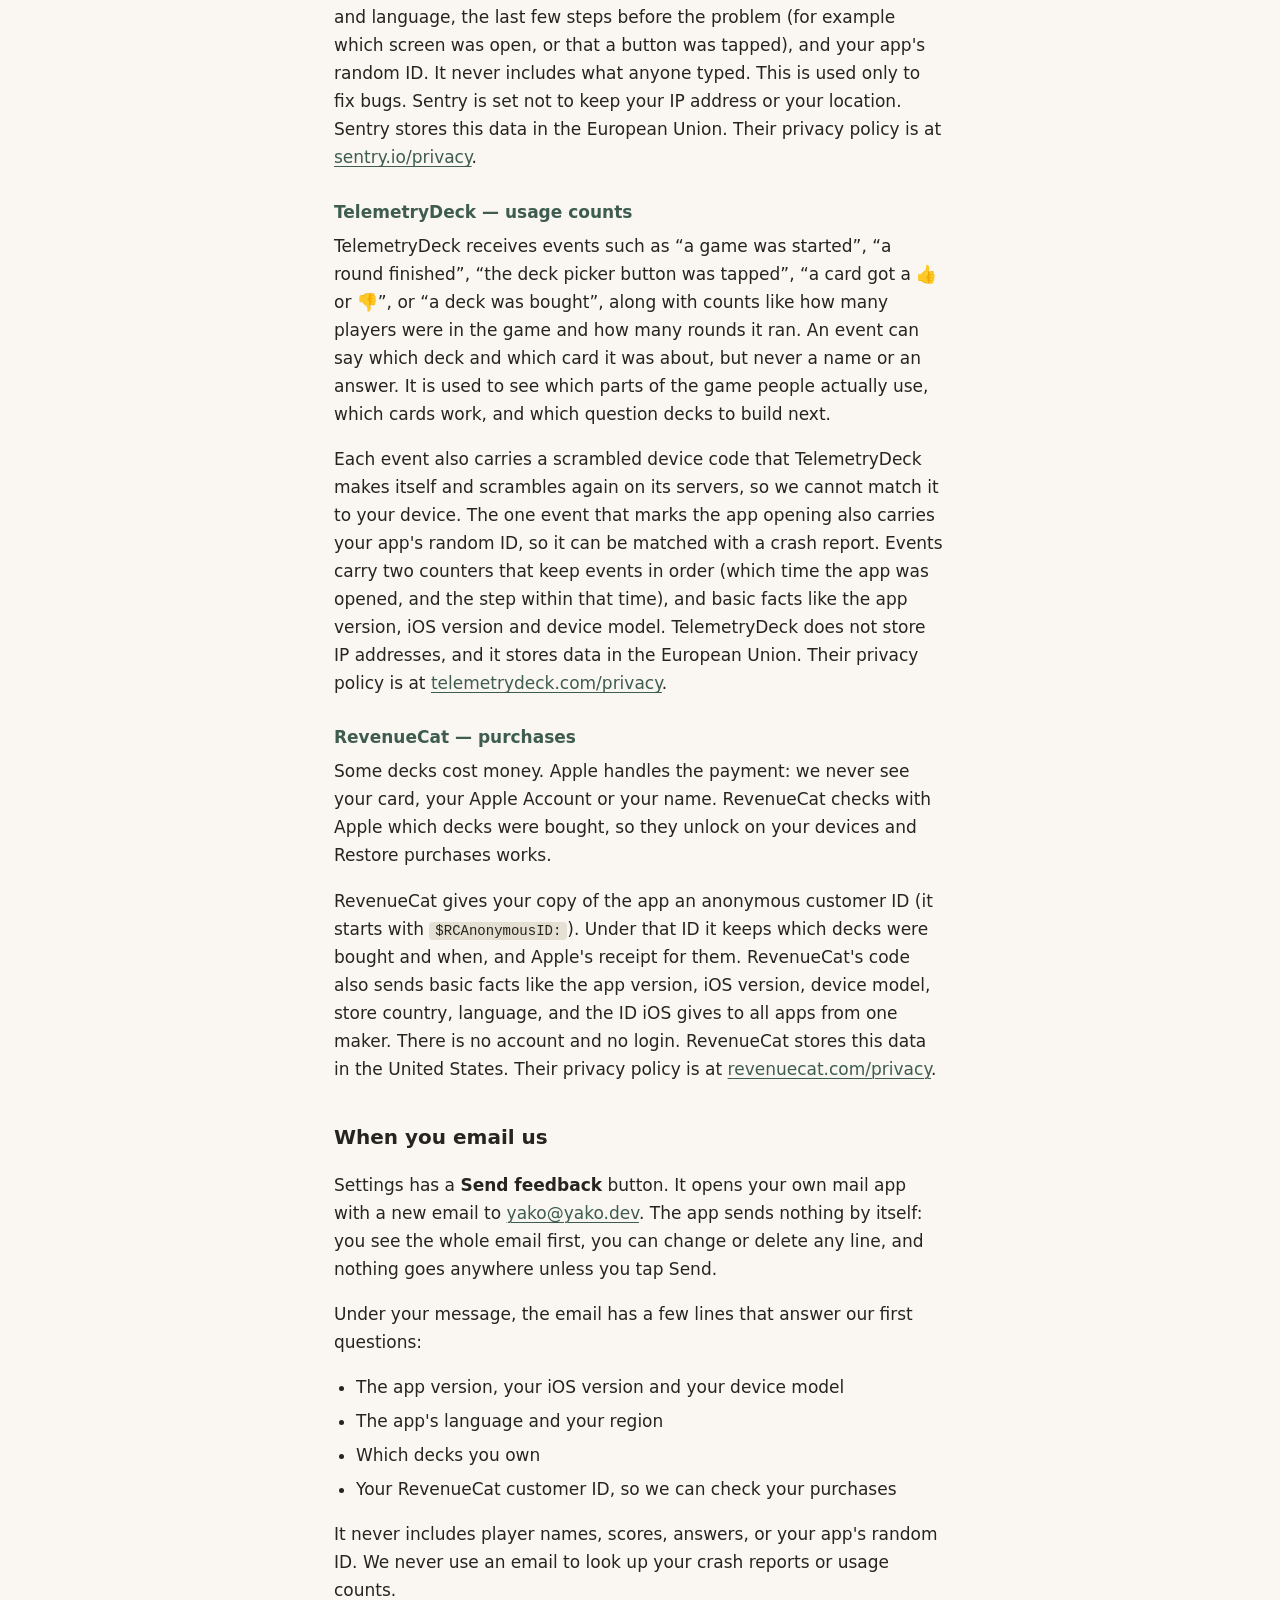
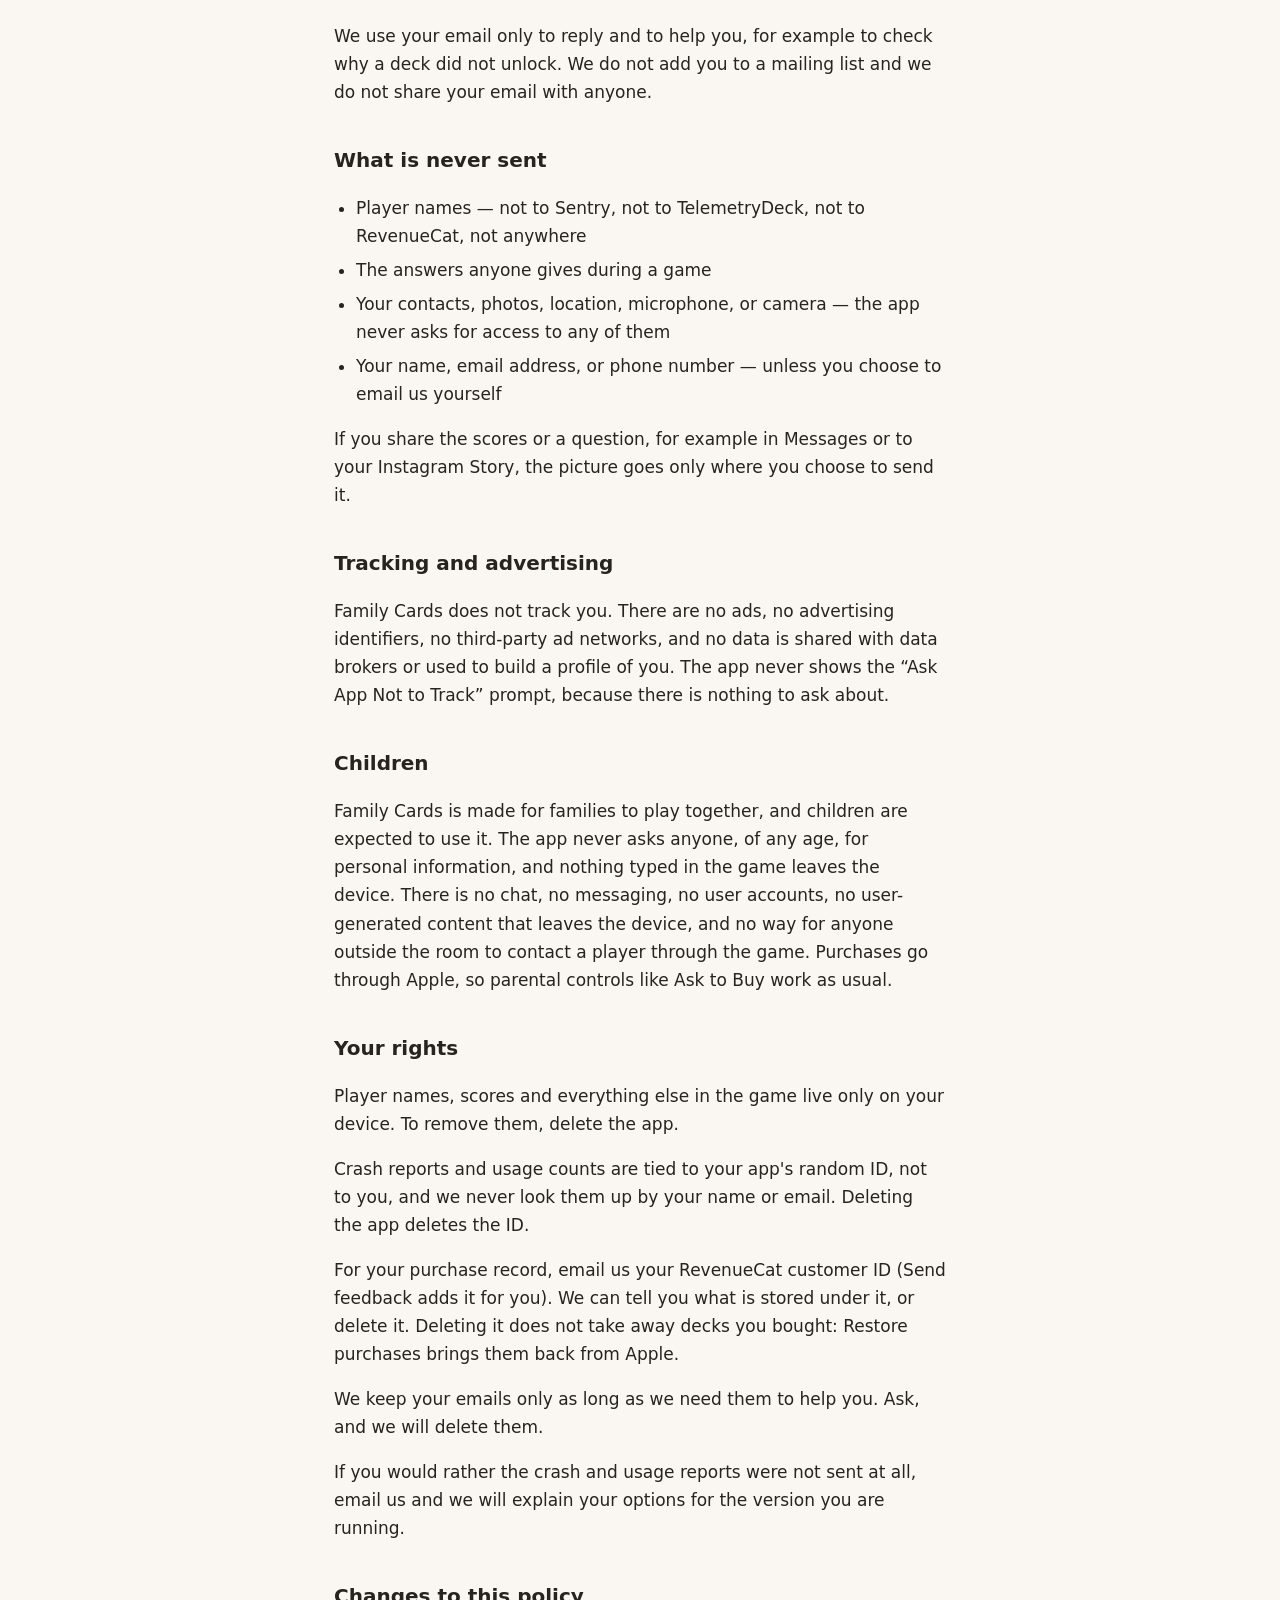
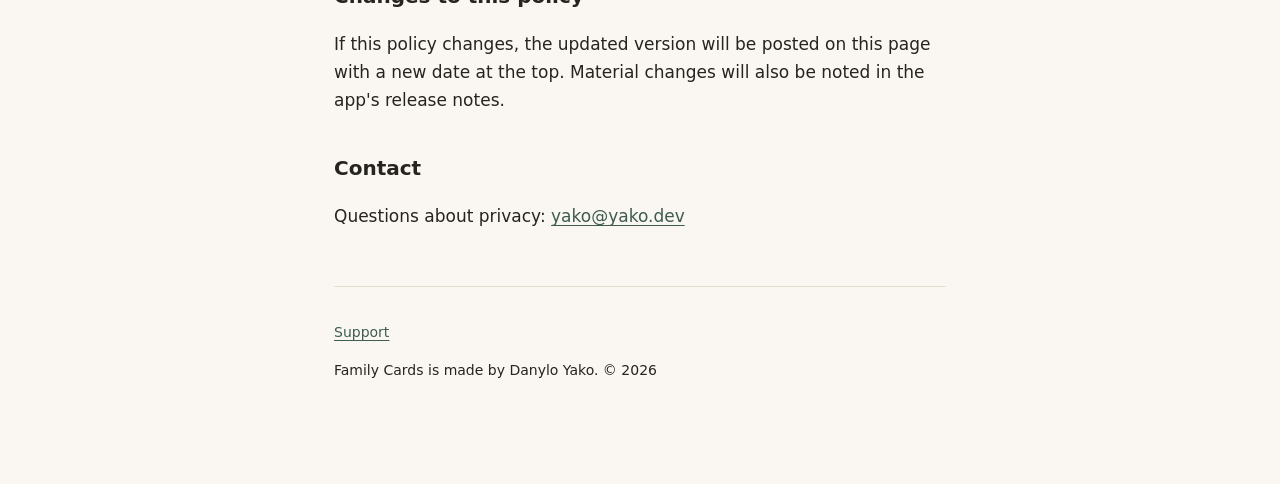
==== commit d575447e: "Privacy and support pages: say "device", not "iPhone" Family Cards also runs on iPad. Data stays on " ====
--- a/privacy.html
+++ b/privacy.html
@@ -10,23 +10,23 @@
 <div class="wrap">
 <header>
   <h1>Privacy Policy</h1>
-  <p class="sub">Family Cards: Know Your Family — last updated 26 October 2026</p>
+  <p class="sub">Family Cards: Know Your Family — last updated 2 November 2026</p>
 </header>
 
 <div class="note">
-  <strong>The short version:</strong> everything you type into Family Cards stays on your iPhone. The game sends no names, no answers, and no scores anywhere. It does send crash reports and counts of what gets tapped, tied to a random ID for your copy of the app, not to you. Apple handles payments, and RevenueCat keeps a record of which decks were bought. No ads, no tracking, no accounts.
+  <strong>The short version:</strong> everything you type into Family Cards stays on your device. The game sends no names, no answers, and no scores anywhere. It does send crash reports and counts of what gets tapped, tied to a random ID for your copy of the app, not to you. Apple handles payments, and RevenueCat keeps a record of which decks were bought. No ads, no tracking, no accounts.
 </div>
 
 <h2>What stays on your device</h2>
-<p>All of this is stored only on your iPhone, and none of it ever leaves it:</p>
+<p>All of this is stored only on your device, and none of it ever leaves it:</p>
 <ul>
   <li>Player names and the animal emoji you pick for each player</li>
   <li>Scores and round results</li>
   <li>Which question cards you have already seen</li>
   <li>Your running totals — time played and questions answered</li>
   <li>A game you have not finished yet, and your settings, like the language and the dinner-time reminder</li>
-  <li>The Home Screen and Lock Screen widget shows a question with your players' names. It reads the names, the decks you own and the language from a space only the app and its widget share, on your phone. If the widget crashes, it sends a crash report to Sentry, the same kind the app sends. Nothing else leaves your phone.</li>
-  <li>Tonight's card is a reminder the app sets on your phone. Its text can show a player's name on the Lock Screen. You can turn it off in Settings.</li>
+  <li>The Home Screen and Lock Screen widget shows a question with your players' names. It reads the names, the decks you own and the language from a space only the app and its widget share, on your device. If the widget crashes, it sends a crash report to Sentry, the same kind the app sends. Nothing else leaves your device.</li>
+  <li>Tonight's card is a reminder the app sets on your device. Its text can show a player's name on the Lock Screen. You can turn it off in Settings.</li>
 </ul>
 <p>There is no account to create and no server holding a copy. Deleting the app deletes all of it.</p>
 
@@ -42,7 +42,7 @@
 
 <h3>TelemetryDeck — usage counts</h3>
 <p>TelemetryDeck receives events such as “a game was started”, “a round finished”, “the deck picker button was tapped”, “a card got a 👍 or 👎”, or “a deck was bought”, along with counts like how many players were in the game and how many rounds it ran. An event can say which deck and which card it was about, but never a name or an answer. It is used to see which parts of the game people actually use, which cards work, and which question decks to build next.</p>
-<p>Each event also carries a scrambled device code that TelemetryDeck makes itself and scrambles again on its servers, so we cannot match it to your phone. The one event that marks the app opening also carries your app's random ID, so it can be matched with a crash report. Events carry two counters that keep events in order (which time the app was opened, and the step within that time), and basic facts like the app version, iOS version and device model. TelemetryDeck does not store IP addresses, and it stores data in the European Union. Their privacy policy is at <a href="https://telemetrydeck.com/privacy/" rel="noopener">telemetrydeck.com/privacy</a>.</p>
+<p>Each event also carries a scrambled device code that TelemetryDeck makes itself and scrambles again on its servers, so we cannot match it to your device. The one event that marks the app opening also carries your app's random ID, so it can be matched with a crash report. Events carry two counters that keep events in order (which time the app was opened, and the step within that time), and basic facts like the app version, iOS version and device model. TelemetryDeck does not store IP addresses, and it stores data in the European Union. Their privacy policy is at <a href="https://telemetrydeck.com/privacy/" rel="noopener">telemetrydeck.com/privacy</a>.</p>
 
 <h3>RevenueCat — purchases</h3>
 <p>Some decks cost money. Apple handles the payment: we never see your card, your Apple Account or your name. RevenueCat checks with Apple which decks were bought, so they unlock on your devices and Restore purchases works.</p>
@@ -76,7 +76,7 @@
 <p>Family Cards is made for families to play together, and children are expected to use it. The app never asks anyone, of any age, for personal information, and nothing typed in the game leaves the device. There is no chat, no messaging, no user accounts, no user-generated content that leaves the device, and no way for anyone outside the room to contact a player through the game. Purchases go through Apple, so parental controls like Ask to Buy work as usual.</p>
 
 <h2>Your rights</h2>
-<p>Player names, scores and everything else in the game live only on your iPhone. To remove them, delete the app.</p>
+<p>Player names, scores and everything else in the game live only on your device. To remove them, delete the app.</p>
 <p>Crash reports and usage counts are tied to your app's random ID, not to you, and we never look them up by your name or email. Deleting the app deletes the ID.</p>
 <p>For your purchase record, email us your RevenueCat customer ID (Send feedback adds it for you). We can tell you what is stored under it, or delete it. Deleting it does not take away decks you bought: Restore purchases brings them back from Apple.</p>
 <p>We keep your emails only as long as we need them to help you. Ask, and we will delete them.</p>
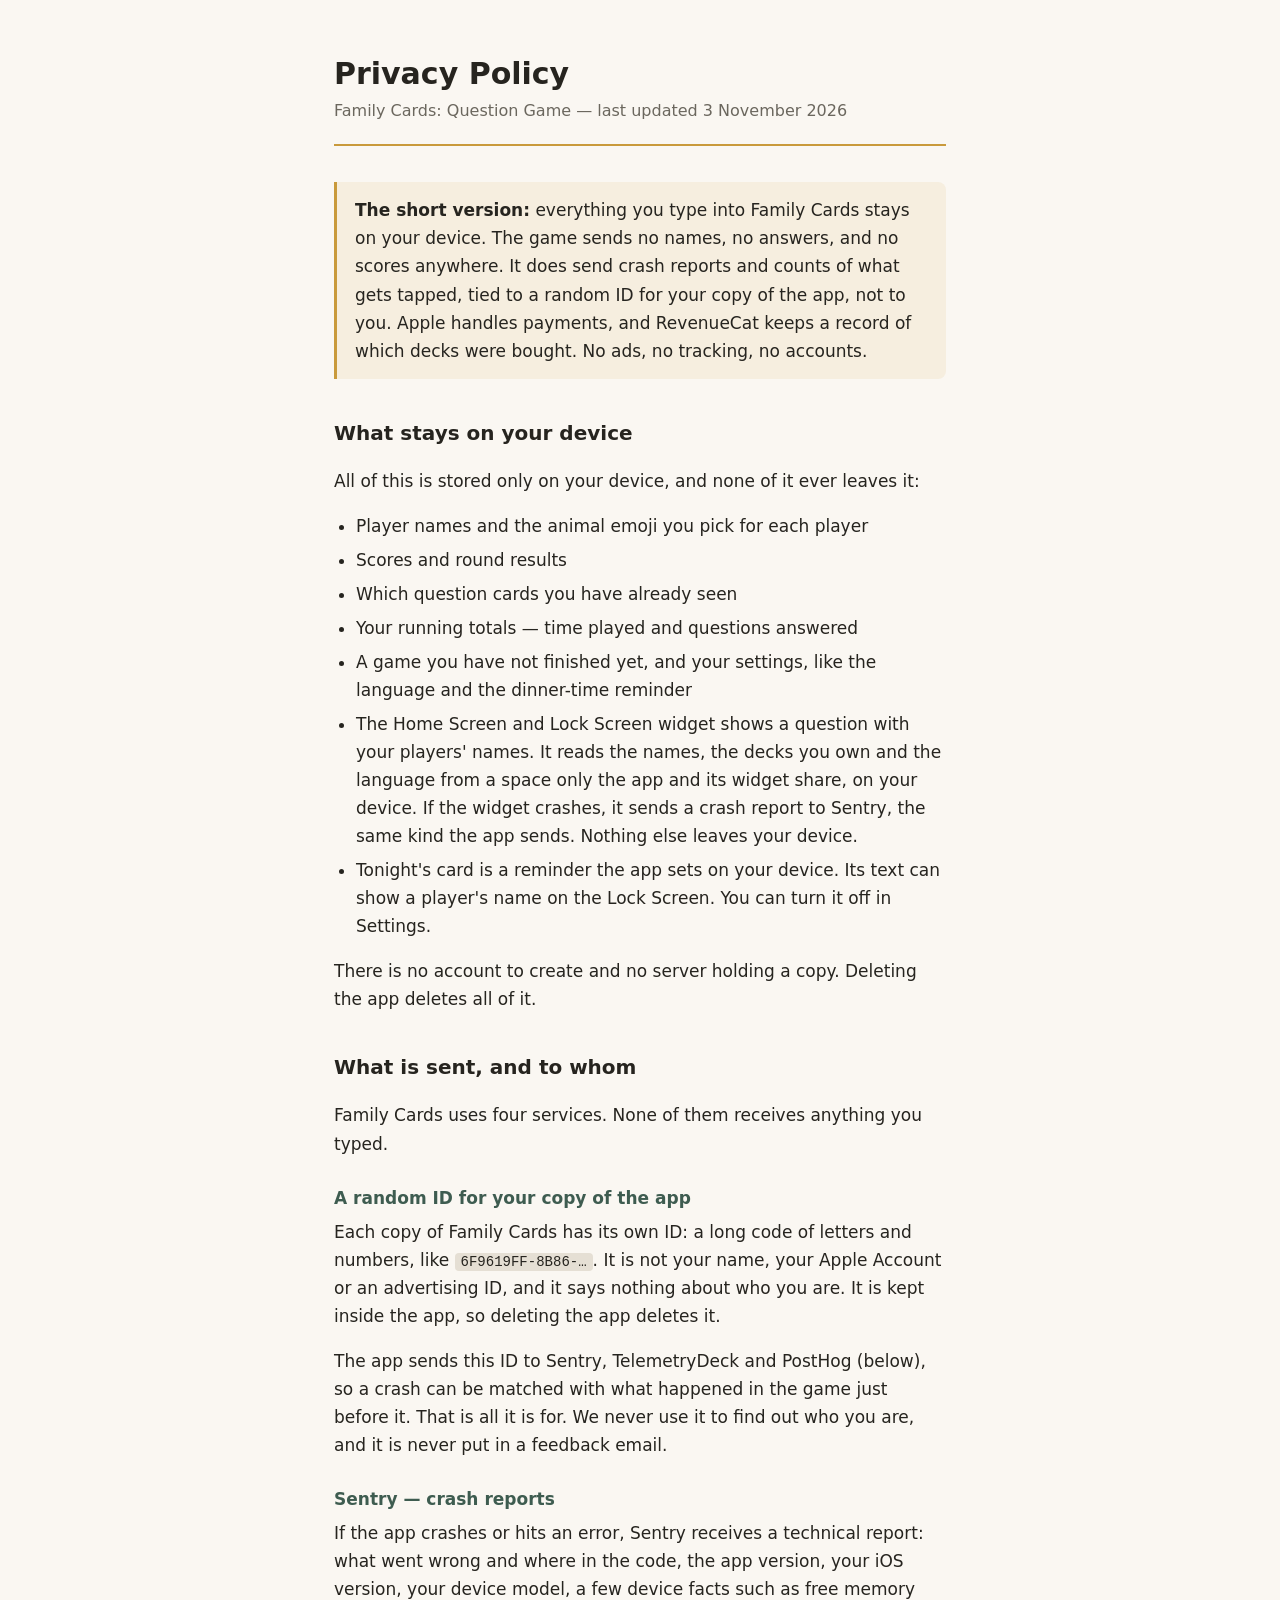
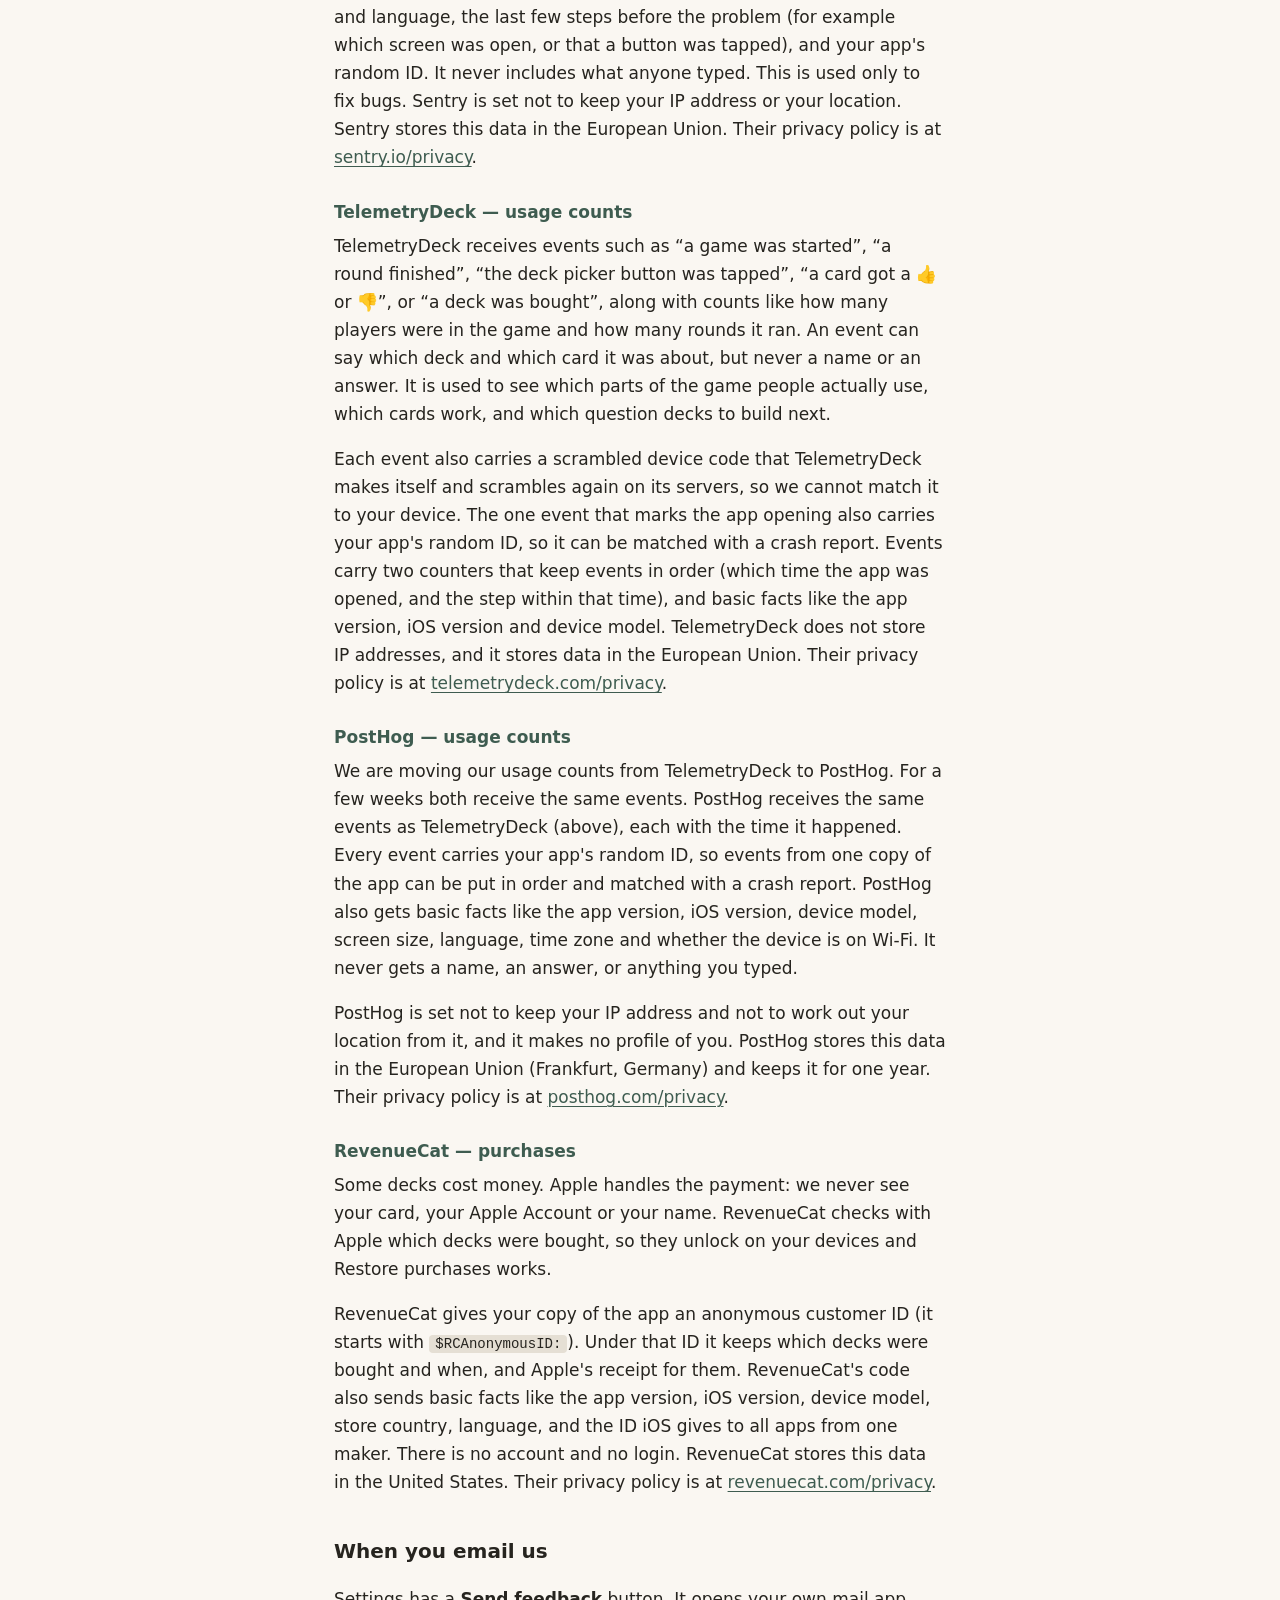
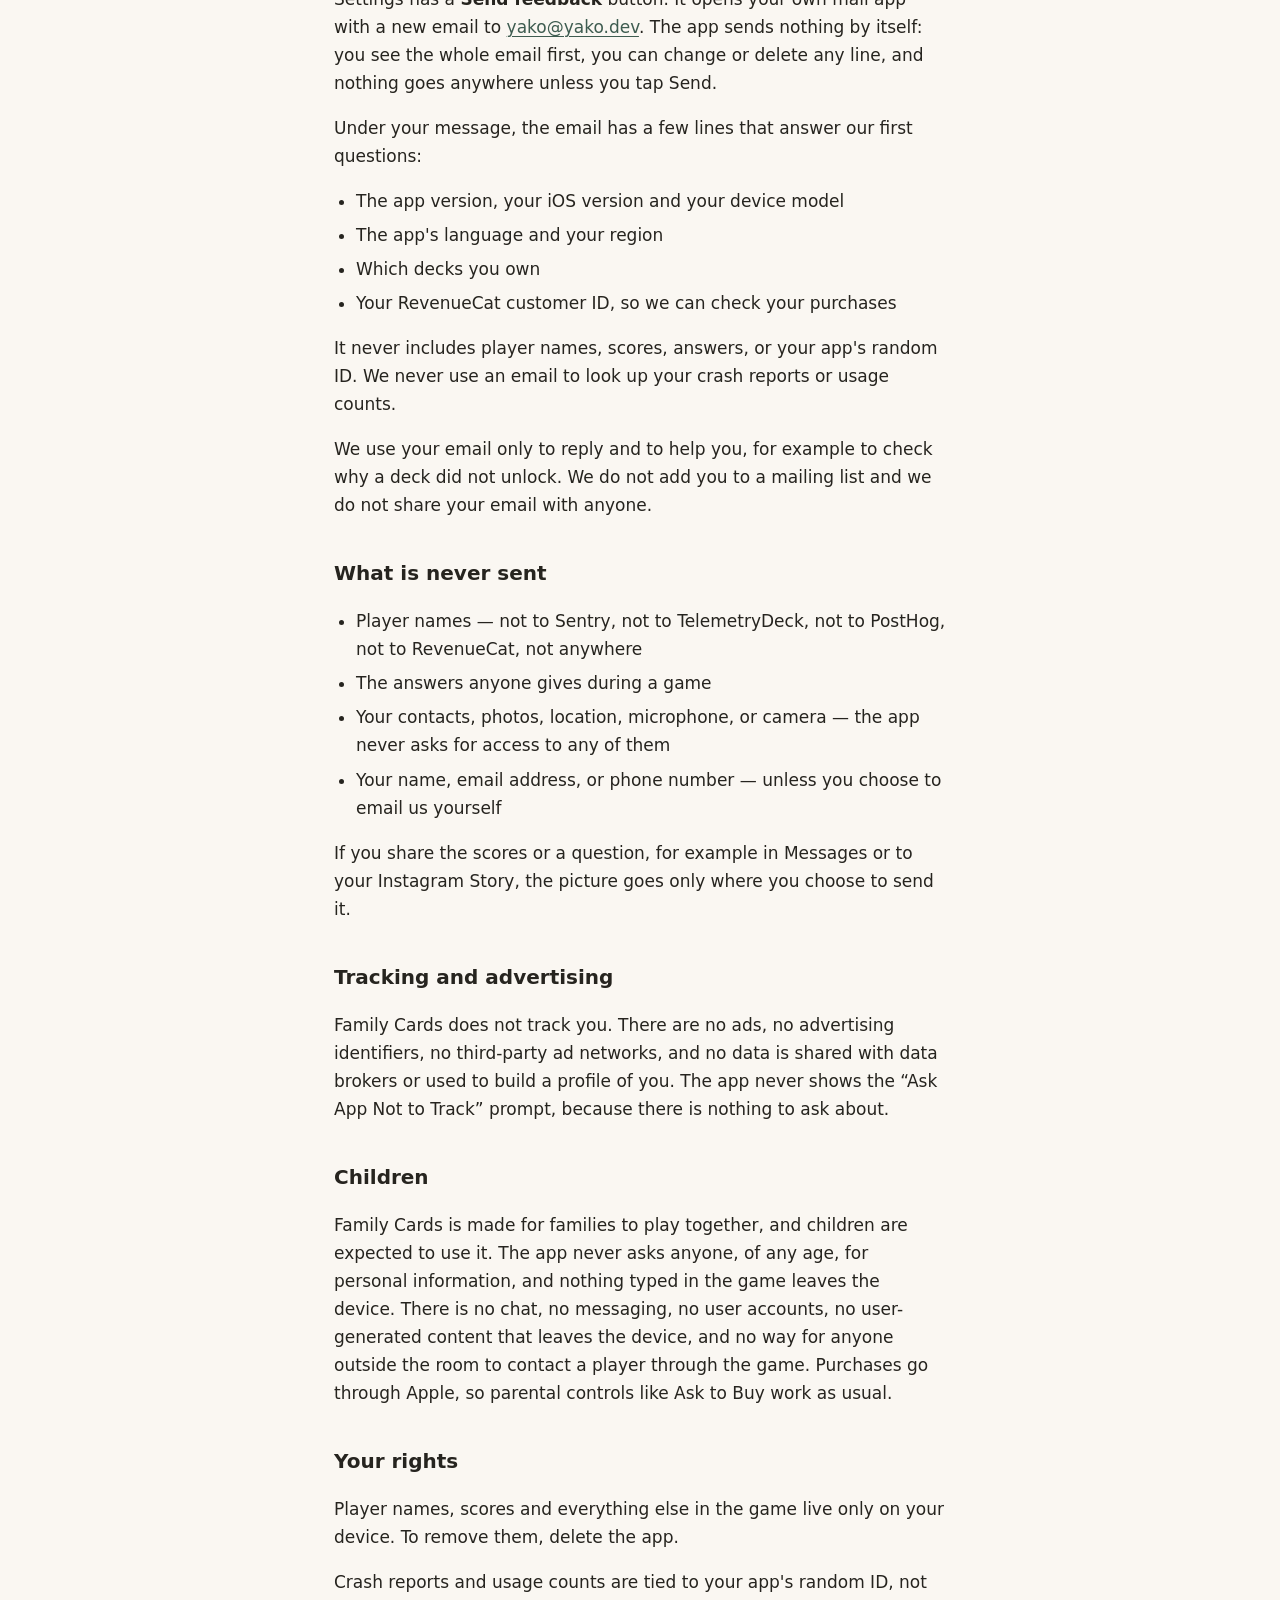
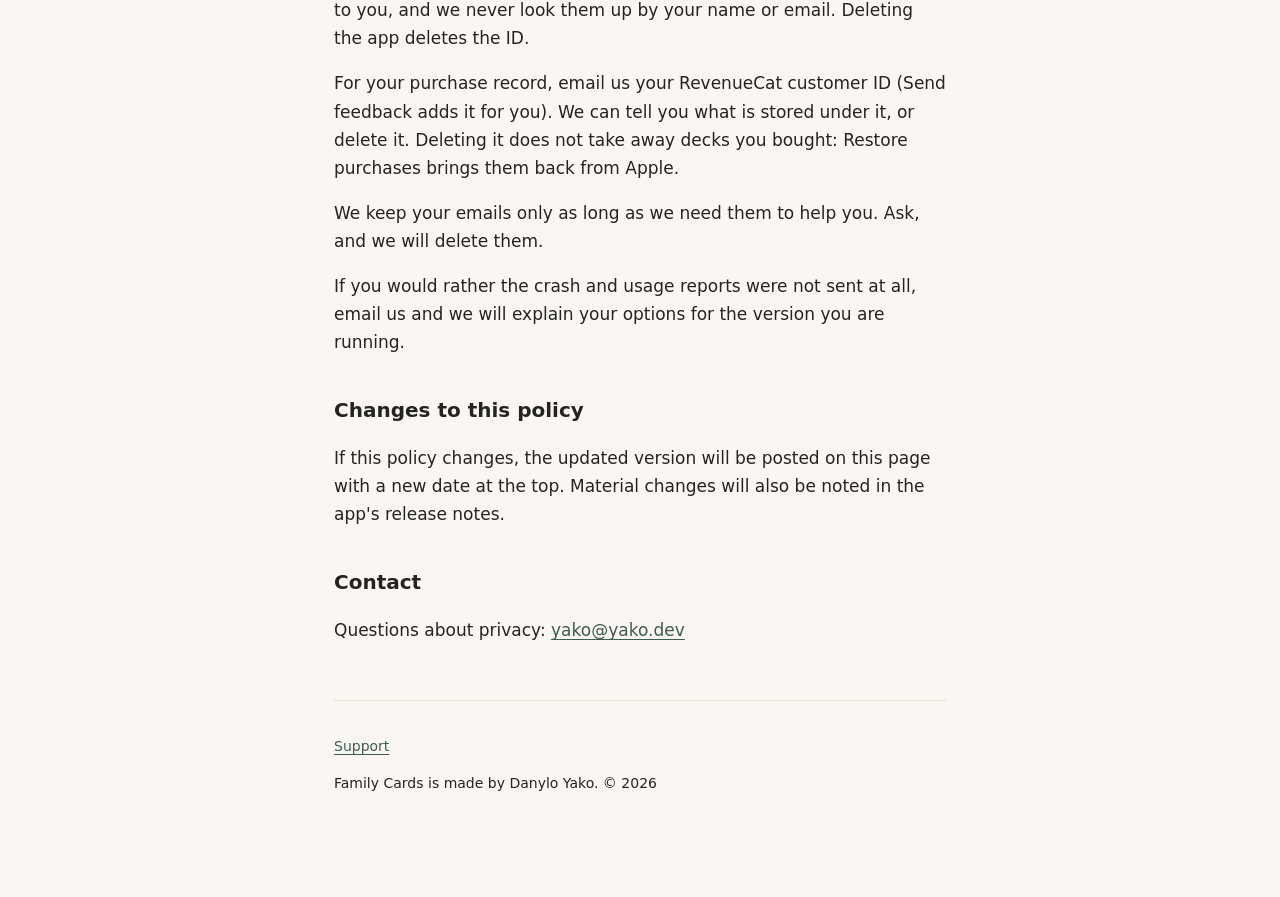
==== commit 0225ca17: "Privacy policy: add PostHog, new app name "Family Cards: Question Game" - PostHog usage counts secti" ====
--- a/privacy.html
+++ b/privacy.html
@@ -10,7 +10,7 @@
 <div class="wrap">
 <header>
   <h1>Privacy Policy</h1>
-  <p class="sub">Family Cards: Know Your Family — last updated 2 November 2026</p>
+  <p class="sub">Family Cards: Question Game — last updated 3 November 2026</p>
 </header>
 
 <div class="note">
@@ -31,11 +31,11 @@
 <p>There is no account to create and no server holding a copy. Deleting the app deletes all of it.</p>
 
 <h2>What is sent, and to whom</h2>
-<p>Family Cards uses three services. None of them receives anything you typed.</p>
+<p>Family Cards uses four services. None of them receives anything you typed.</p>
 
 <h3>A random ID for your copy of the app</h3>
 <p>Each copy of Family Cards has its own ID: a long code of letters and numbers, like <code>6F9619FF-8B86-…</code>. It is not your name, your Apple Account or an advertising ID, and it says nothing about who you are. It is kept inside the app, so deleting the app deletes it.</p>
-<p>The app sends this ID to Sentry and TelemetryDeck (below), so a crash can be matched with what happened in the game just before it. That is all it is for. We never use it to find out who you are, and it is never put in a feedback email.</p>
+<p>The app sends this ID to Sentry, TelemetryDeck and PostHog (below), so a crash can be matched with what happened in the game just before it. That is all it is for. We never use it to find out who you are, and it is never put in a feedback email.</p>
 
 <h3>Sentry — crash reports</h3>
 <p>If the app crashes or hits an error, Sentry receives a technical report: what went wrong and where in the code, the app version, your iOS version, your device model, a few device facts such as free memory and language, the last few steps before the problem (for example which screen was open, or that a button was tapped), and your app's random ID. It never includes what anyone typed. This is used only to fix bugs. Sentry is set not to keep your IP address or your location. Sentry stores this data in the European Union. Their privacy policy is at <a href="https://sentry.io/privacy/" rel="noopener">sentry.io/privacy</a>.</p>
@@ -43,6 +43,10 @@
 <h3>TelemetryDeck — usage counts</h3>
 <p>TelemetryDeck receives events such as “a game was started”, “a round finished”, “the deck picker button was tapped”, “a card got a 👍 or 👎”, or “a deck was bought”, along with counts like how many players were in the game and how many rounds it ran. An event can say which deck and which card it was about, but never a name or an answer. It is used to see which parts of the game people actually use, which cards work, and which question decks to build next.</p>
 <p>Each event also carries a scrambled device code that TelemetryDeck makes itself and scrambles again on its servers, so we cannot match it to your device. The one event that marks the app opening also carries your app's random ID, so it can be matched with a crash report. Events carry two counters that keep events in order (which time the app was opened, and the step within that time), and basic facts like the app version, iOS version and device model. TelemetryDeck does not store IP addresses, and it stores data in the European Union. Their privacy policy is at <a href="https://telemetrydeck.com/privacy/" rel="noopener">telemetrydeck.com/privacy</a>.</p>
+
+<h3>PostHog — usage counts</h3>
+<p>We are moving our usage counts from TelemetryDeck to PostHog. For a few weeks both receive the same events. PostHog receives the same events as TelemetryDeck (above), each with the time it happened. Every event carries your app's random ID, so events from one copy of the app can be put in order and matched with a crash report. PostHog also gets basic facts like the app version, iOS version, device model, screen size, language, time zone and whether the device is on Wi‑Fi. It never gets a name, an answer, or anything you typed.</p>
+<p>PostHog is set not to keep your IP address and not to work out your location from it, and it makes no profile of you. PostHog stores this data in the European Union (Frankfurt, Germany) and keeps it for one year. Their privacy policy is at <a href="https://posthog.com/privacy" rel="noopener">posthog.com/privacy</a>.</p>
 
 <h3>RevenueCat — purchases</h3>
 <p>Some decks cost money. Apple handles the payment: we never see your card, your Apple Account or your name. RevenueCat checks with Apple which decks were bought, so they unlock on your devices and Restore purchases works.</p>
@@ -62,7 +66,7 @@
 
 <h2>What is never sent</h2>
 <ul>
-  <li>Player names — not to Sentry, not to TelemetryDeck, not to RevenueCat, not anywhere</li>
+  <li>Player names — not to Sentry, not to TelemetryDeck, not to PostHog, not to RevenueCat, not anywhere</li>
   <li>The answers anyone gives during a game</li>
   <li>Your contacts, photos, location, microphone, or camera — the app never asks for access to any of them</li>
   <li>Your name, email address, or phone number — unless you choose to email us yourself</li>
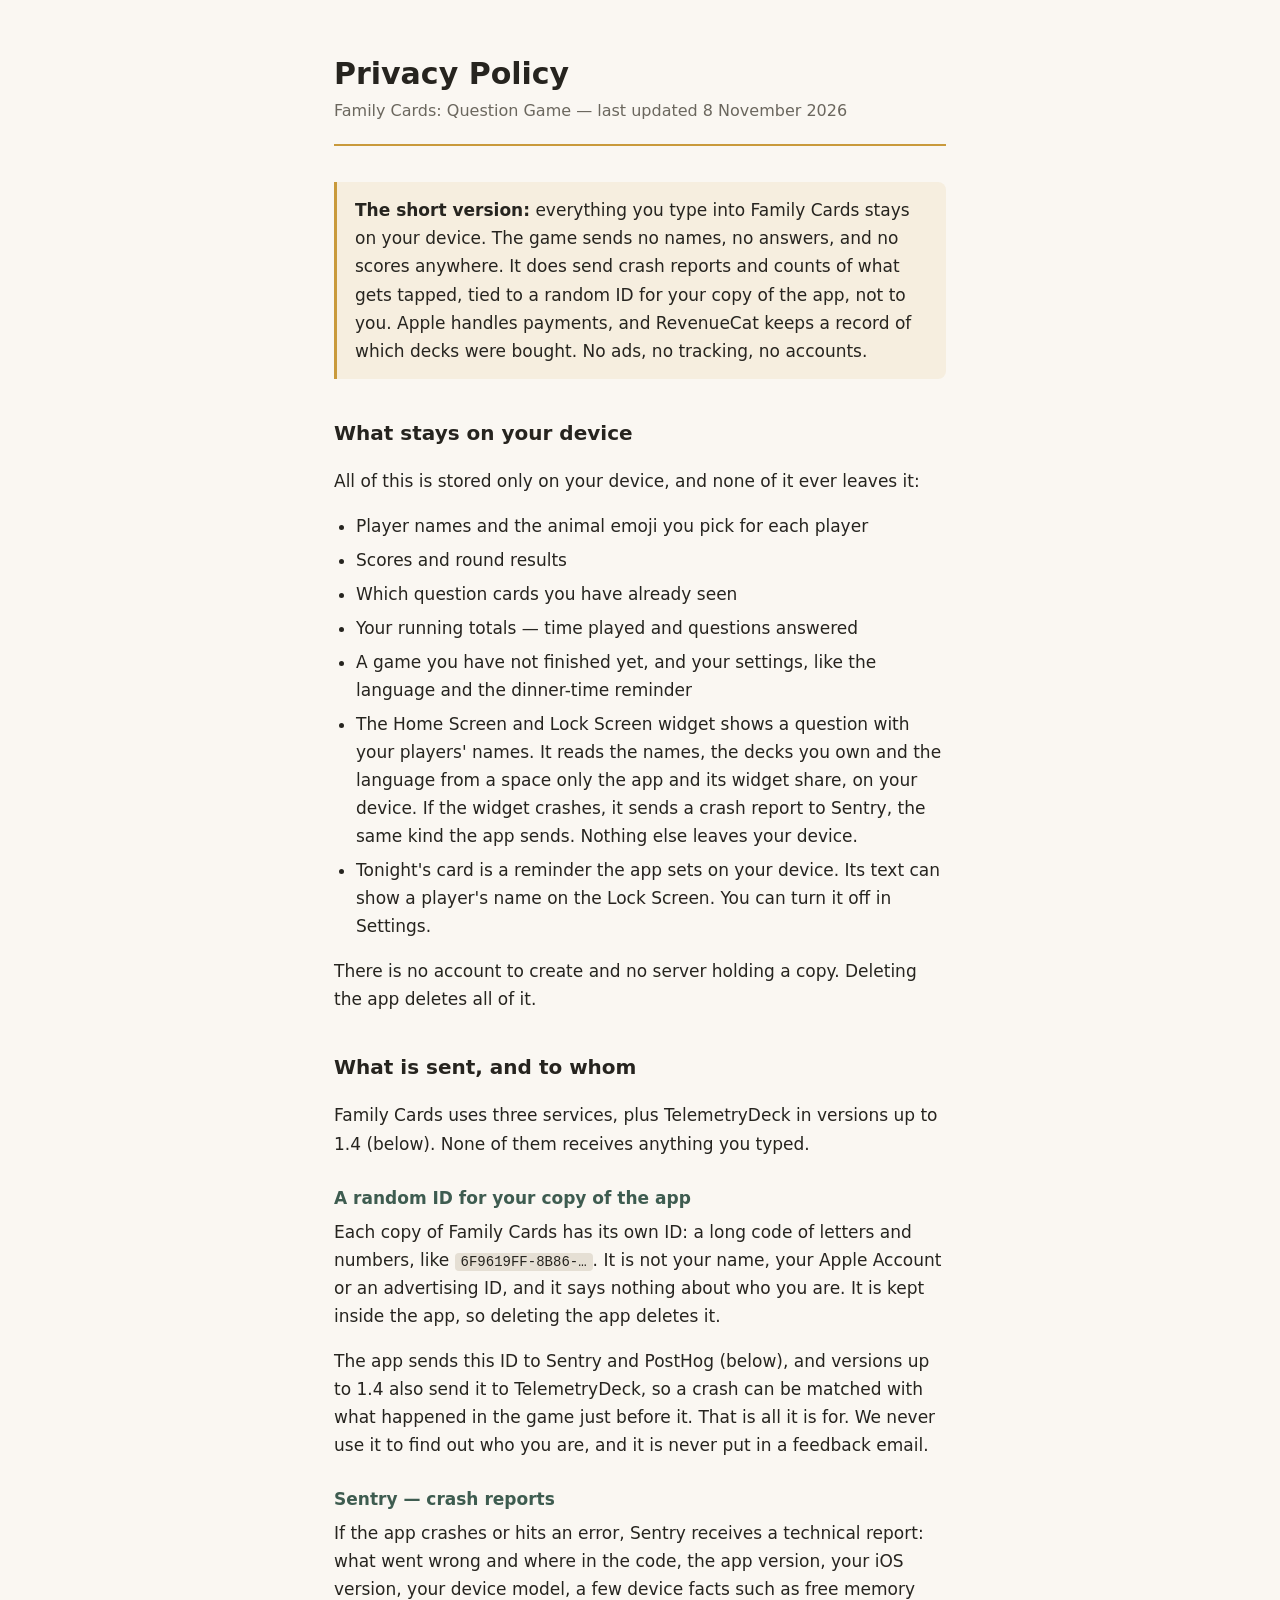
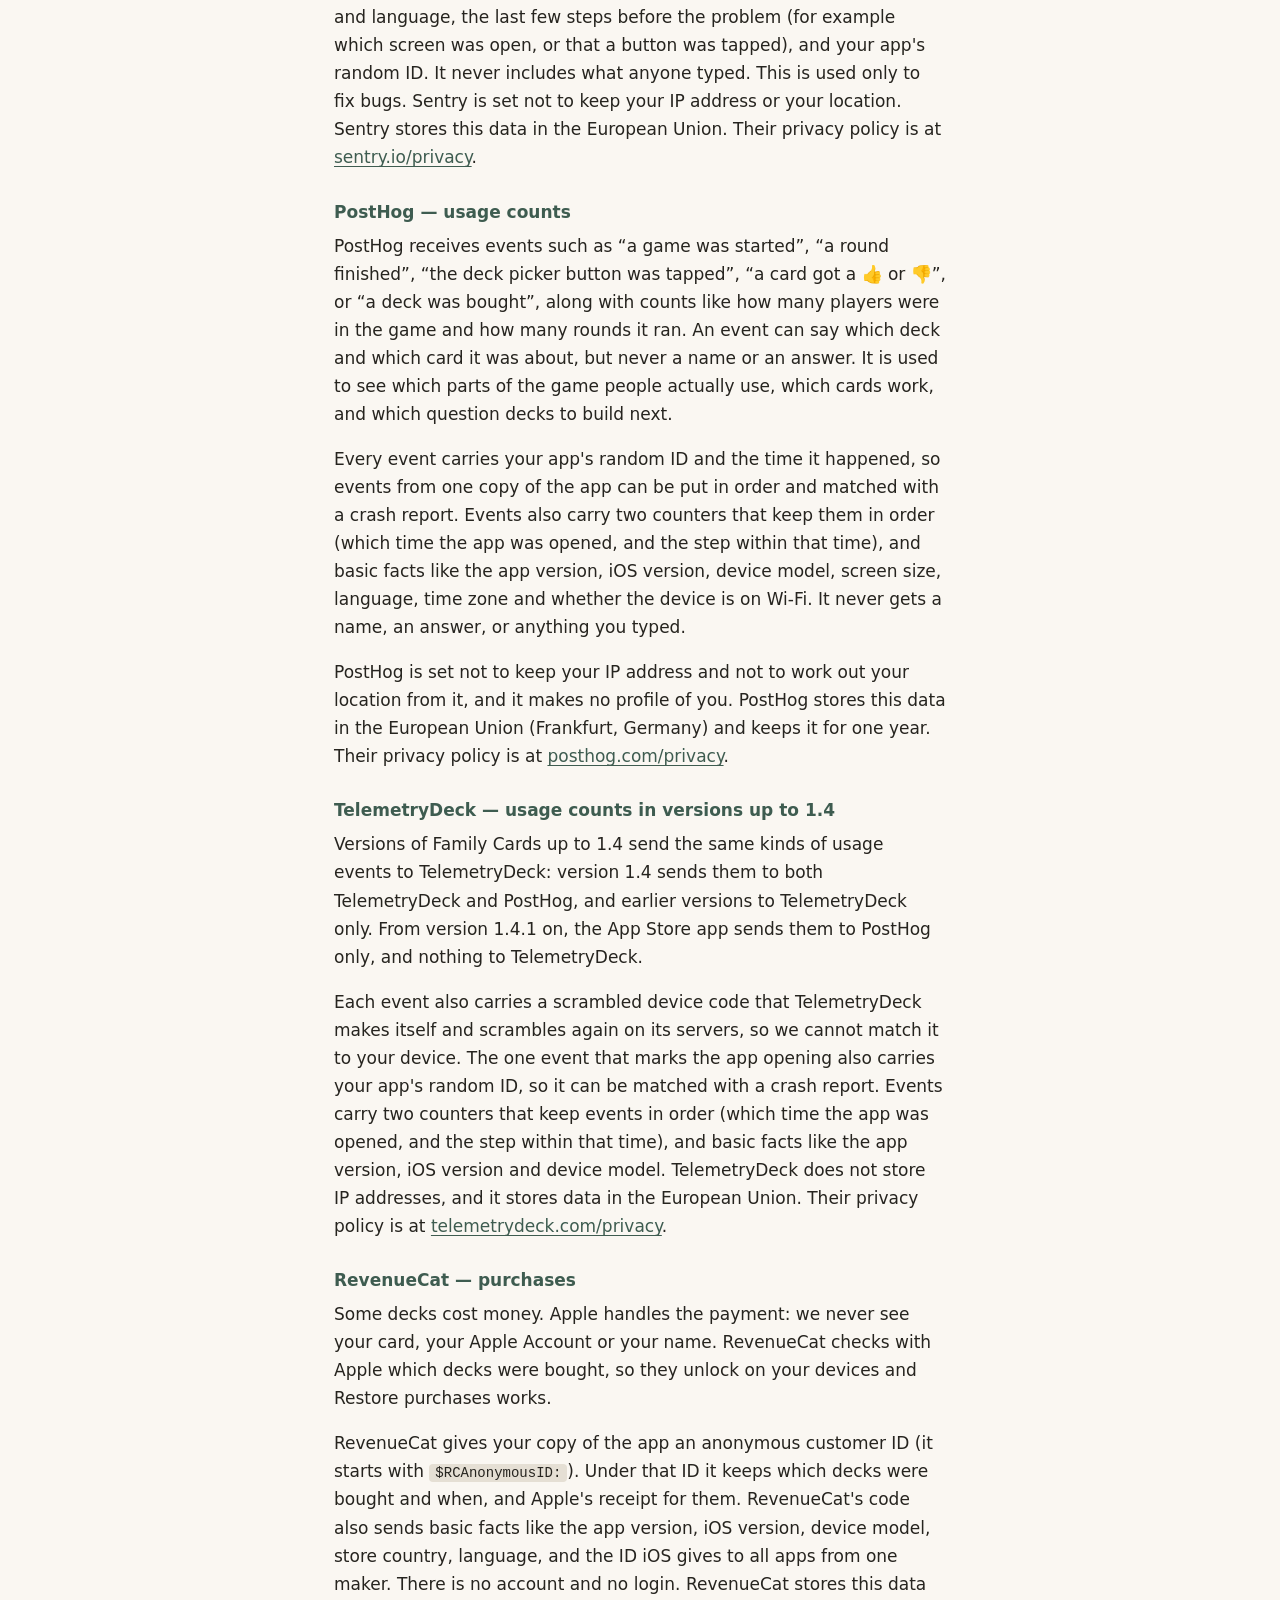
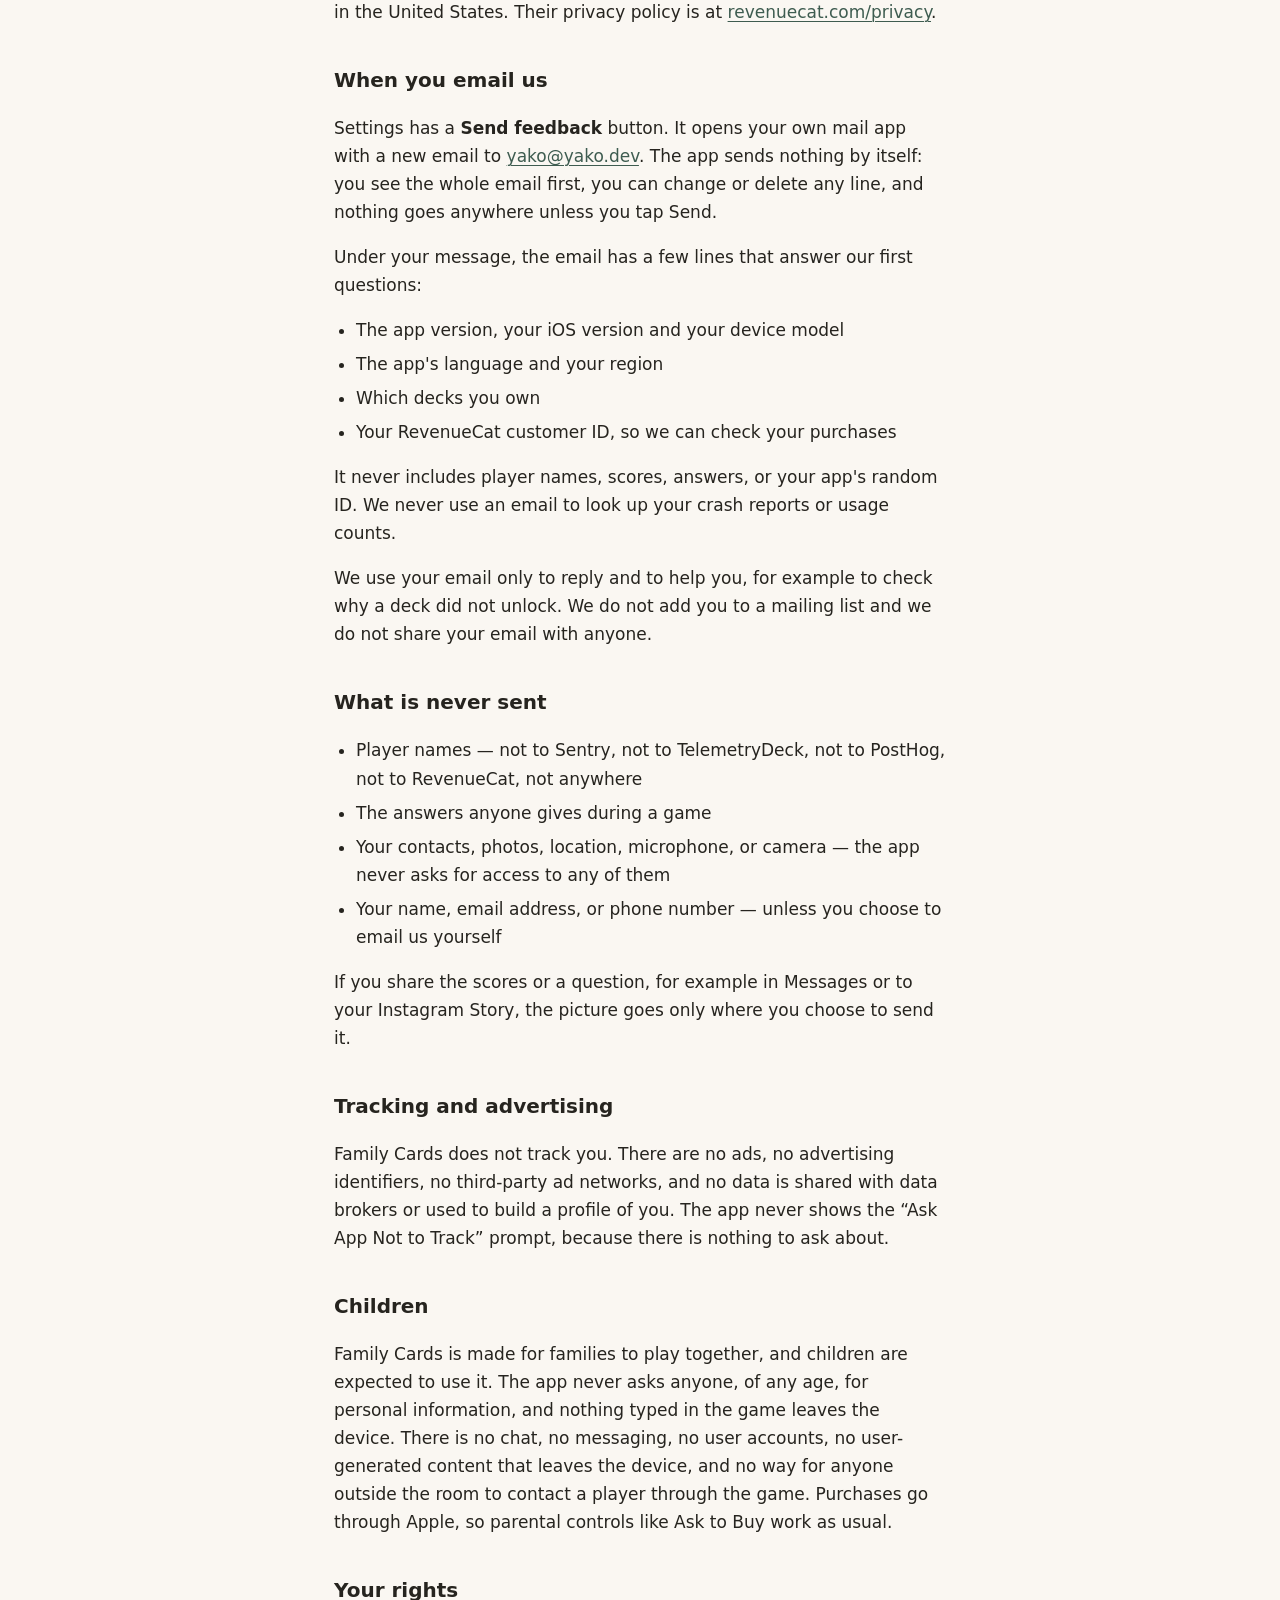
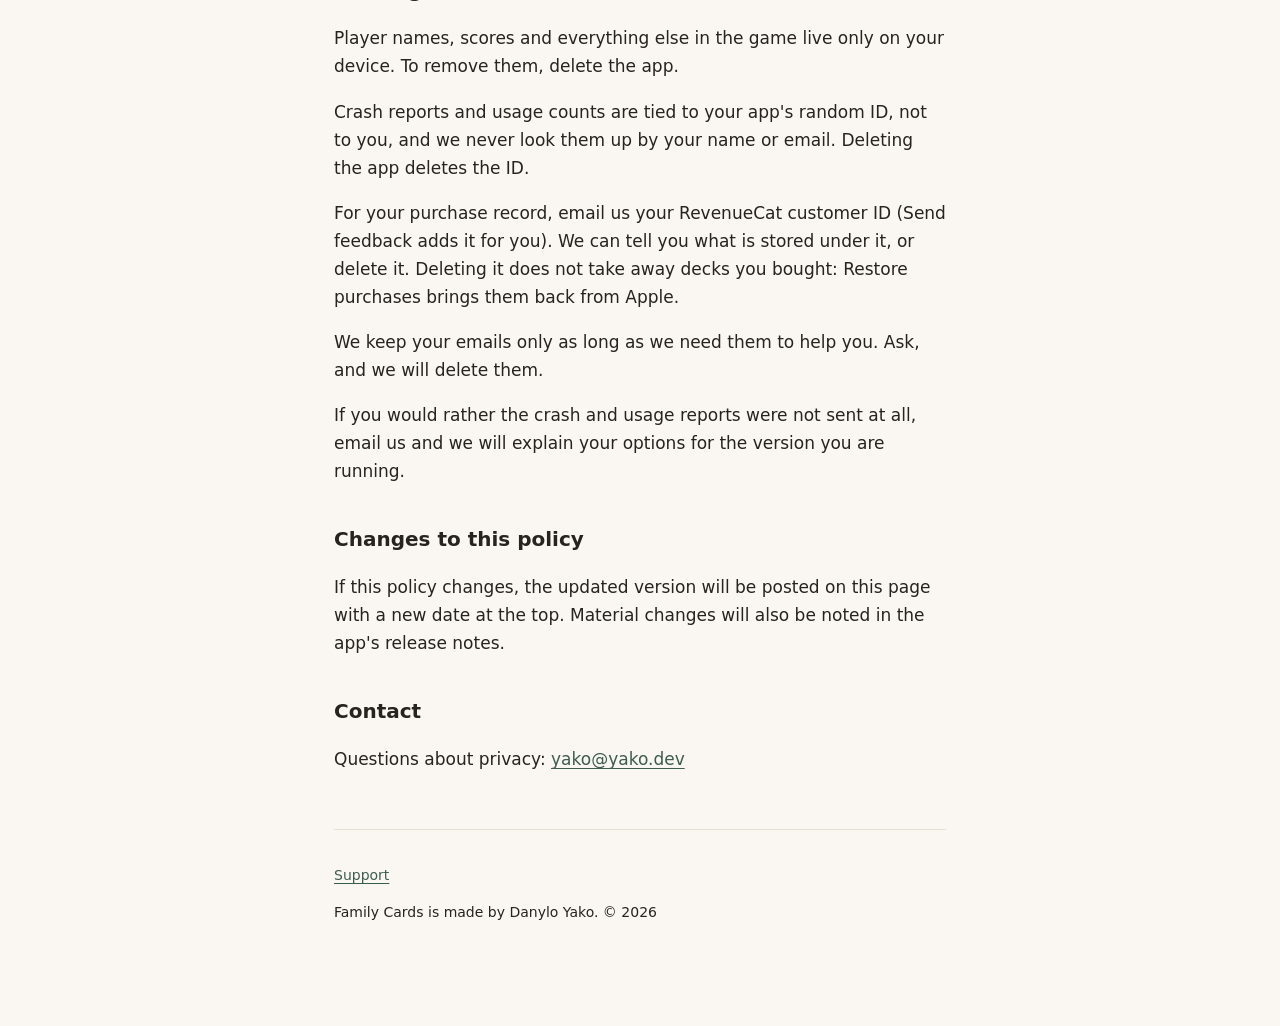
==== commit 80db8760: "Privacy policy: PostHog only from 1.4.1, TelemetryDeck for versions up to 1.4 Family Cards 1.4.1 dro" ====
--- a/privacy.html
+++ b/privacy.html
@@ -10,7 +10,7 @@
 <div class="wrap">
 <header>
   <h1>Privacy Policy</h1>
-  <p class="sub">Family Cards: Question Game — last updated 3 November 2026</p>
+  <p class="sub">Family Cards: Question Game — last updated 8 November 2026</p>
 </header>
 
 <div class="note">
@@ -31,22 +31,23 @@
 <p>There is no account to create and no server holding a copy. Deleting the app deletes all of it.</p>
 
 <h2>What is sent, and to whom</h2>
-<p>Family Cards uses four services. None of them receives anything you typed.</p>
+<p>Family Cards uses three services, plus TelemetryDeck in versions up to 1.4 (below). None of them receives anything you typed.</p>
 
 <h3>A random ID for your copy of the app</h3>
 <p>Each copy of Family Cards has its own ID: a long code of letters and numbers, like <code>6F9619FF-8B86-…</code>. It is not your name, your Apple Account or an advertising ID, and it says nothing about who you are. It is kept inside the app, so deleting the app deletes it.</p>
-<p>The app sends this ID to Sentry, TelemetryDeck and PostHog (below), so a crash can be matched with what happened in the game just before it. That is all it is for. We never use it to find out who you are, and it is never put in a feedback email.</p>
+<p>The app sends this ID to Sentry and PostHog (below), and versions up to 1.4 also send it to TelemetryDeck, so a crash can be matched with what happened in the game just before it. That is all it is for. We never use it to find out who you are, and it is never put in a feedback email.</p>
 
 <h3>Sentry — crash reports</h3>
 <p>If the app crashes or hits an error, Sentry receives a technical report: what went wrong and where in the code, the app version, your iOS version, your device model, a few device facts such as free memory and language, the last few steps before the problem (for example which screen was open, or that a button was tapped), and your app's random ID. It never includes what anyone typed. This is used only to fix bugs. Sentry is set not to keep your IP address or your location. Sentry stores this data in the European Union. Their privacy policy is at <a href="https://sentry.io/privacy/" rel="noopener">sentry.io/privacy</a>.</p>
 
-<h3>TelemetryDeck — usage counts</h3>
-<p>TelemetryDeck receives events such as “a game was started”, “a round finished”, “the deck picker button was tapped”, “a card got a 👍 or 👎”, or “a deck was bought”, along with counts like how many players were in the game and how many rounds it ran. An event can say which deck and which card it was about, but never a name or an answer. It is used to see which parts of the game people actually use, which cards work, and which question decks to build next.</p>
+<h3>PostHog — usage counts</h3>
+<p>PostHog receives events such as “a game was started”, “a round finished”, “the deck picker button was tapped”, “a card got a 👍 or 👎”, or “a deck was bought”, along with counts like how many players were in the game and how many rounds it ran. An event can say which deck and which card it was about, but never a name or an answer. It is used to see which parts of the game people actually use, which cards work, and which question decks to build next.</p>
+<p>Every event carries your app's random ID and the time it happened, so events from one copy of the app can be put in order and matched with a crash report. Events also carry two counters that keep them in order (which time the app was opened, and the step within that time), and basic facts like the app version, iOS version, device model, screen size, language, time zone and whether the device is on Wi‑Fi. It never gets a name, an answer, or anything you typed.</p>
+<p>PostHog is set not to keep your IP address and not to work out your location from it, and it makes no profile of you. PostHog stores this data in the European Union (Frankfurt, Germany) and keeps it for one year. Their privacy policy is at <a href="https://posthog.com/privacy" rel="noopener">posthog.com/privacy</a>.</p>
+
+<h3>TelemetryDeck — usage counts in versions up to 1.4</h3>
+<p>Versions of Family Cards up to 1.4 send the same kinds of usage events to TelemetryDeck: version 1.4 sends them to both TelemetryDeck and PostHog, and earlier versions to TelemetryDeck only. From version 1.4.1 on, the App Store app sends them to PostHog only, and nothing to TelemetryDeck.</p>
 <p>Each event also carries a scrambled device code that TelemetryDeck makes itself and scrambles again on its servers, so we cannot match it to your device. The one event that marks the app opening also carries your app's random ID, so it can be matched with a crash report. Events carry two counters that keep events in order (which time the app was opened, and the step within that time), and basic facts like the app version, iOS version and device model. TelemetryDeck does not store IP addresses, and it stores data in the European Union. Their privacy policy is at <a href="https://telemetrydeck.com/privacy/" rel="noopener">telemetrydeck.com/privacy</a>.</p>
-
-<h3>PostHog — usage counts</h3>
-<p>We are moving our usage counts from TelemetryDeck to PostHog. For a few weeks both receive the same events. PostHog receives the same events as TelemetryDeck (above), each with the time it happened. Every event carries your app's random ID, so events from one copy of the app can be put in order and matched with a crash report. PostHog also gets basic facts like the app version, iOS version, device model, screen size, language, time zone and whether the device is on Wi‑Fi. It never gets a name, an answer, or anything you typed.</p>
-<p>PostHog is set not to keep your IP address and not to work out your location from it, and it makes no profile of you. PostHog stores this data in the European Union (Frankfurt, Germany) and keeps it for one year. Their privacy policy is at <a href="https://posthog.com/privacy" rel="noopener">posthog.com/privacy</a>.</p>
 
 <h3>RevenueCat — purchases</h3>
 <p>Some decks cost money. Apple handles the payment: we never see your card, your Apple Account or your name. RevenueCat checks with Apple which decks were bought, so they unlock on your devices and Restore purchases works.</p>
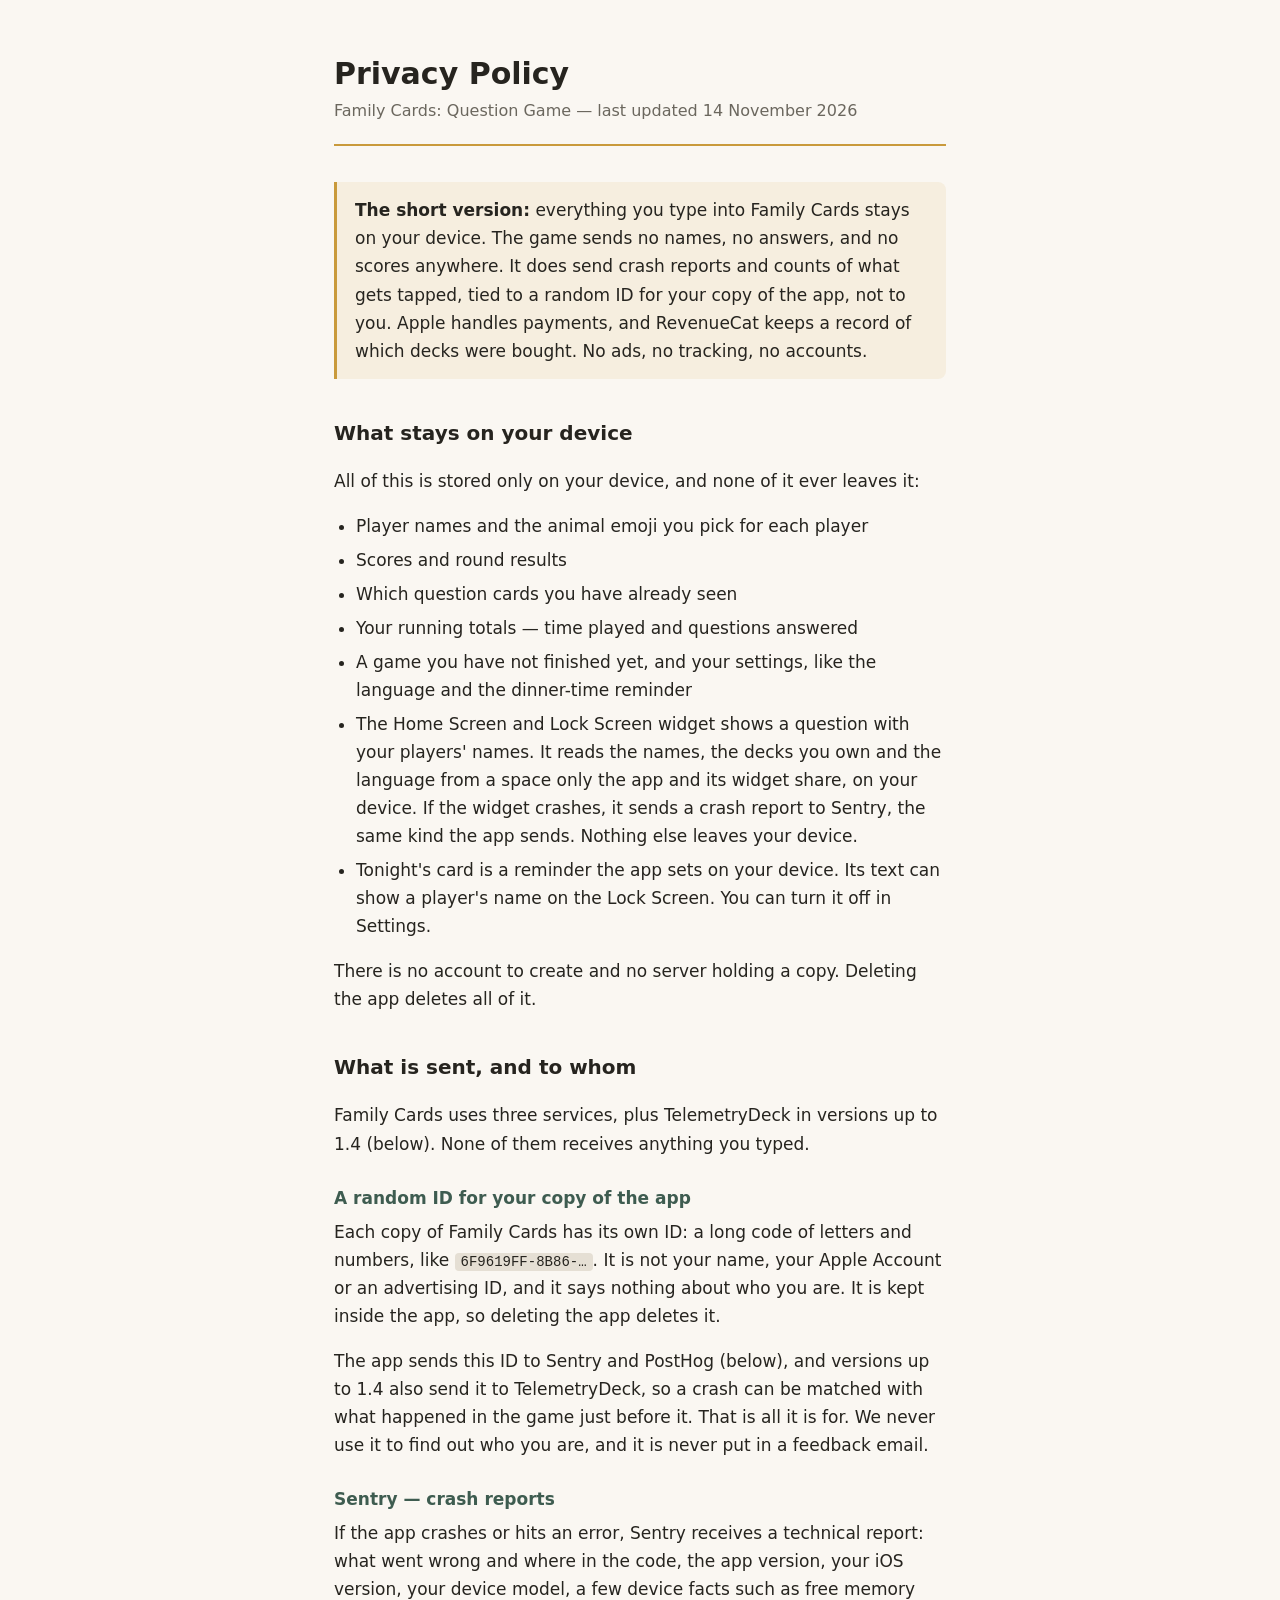
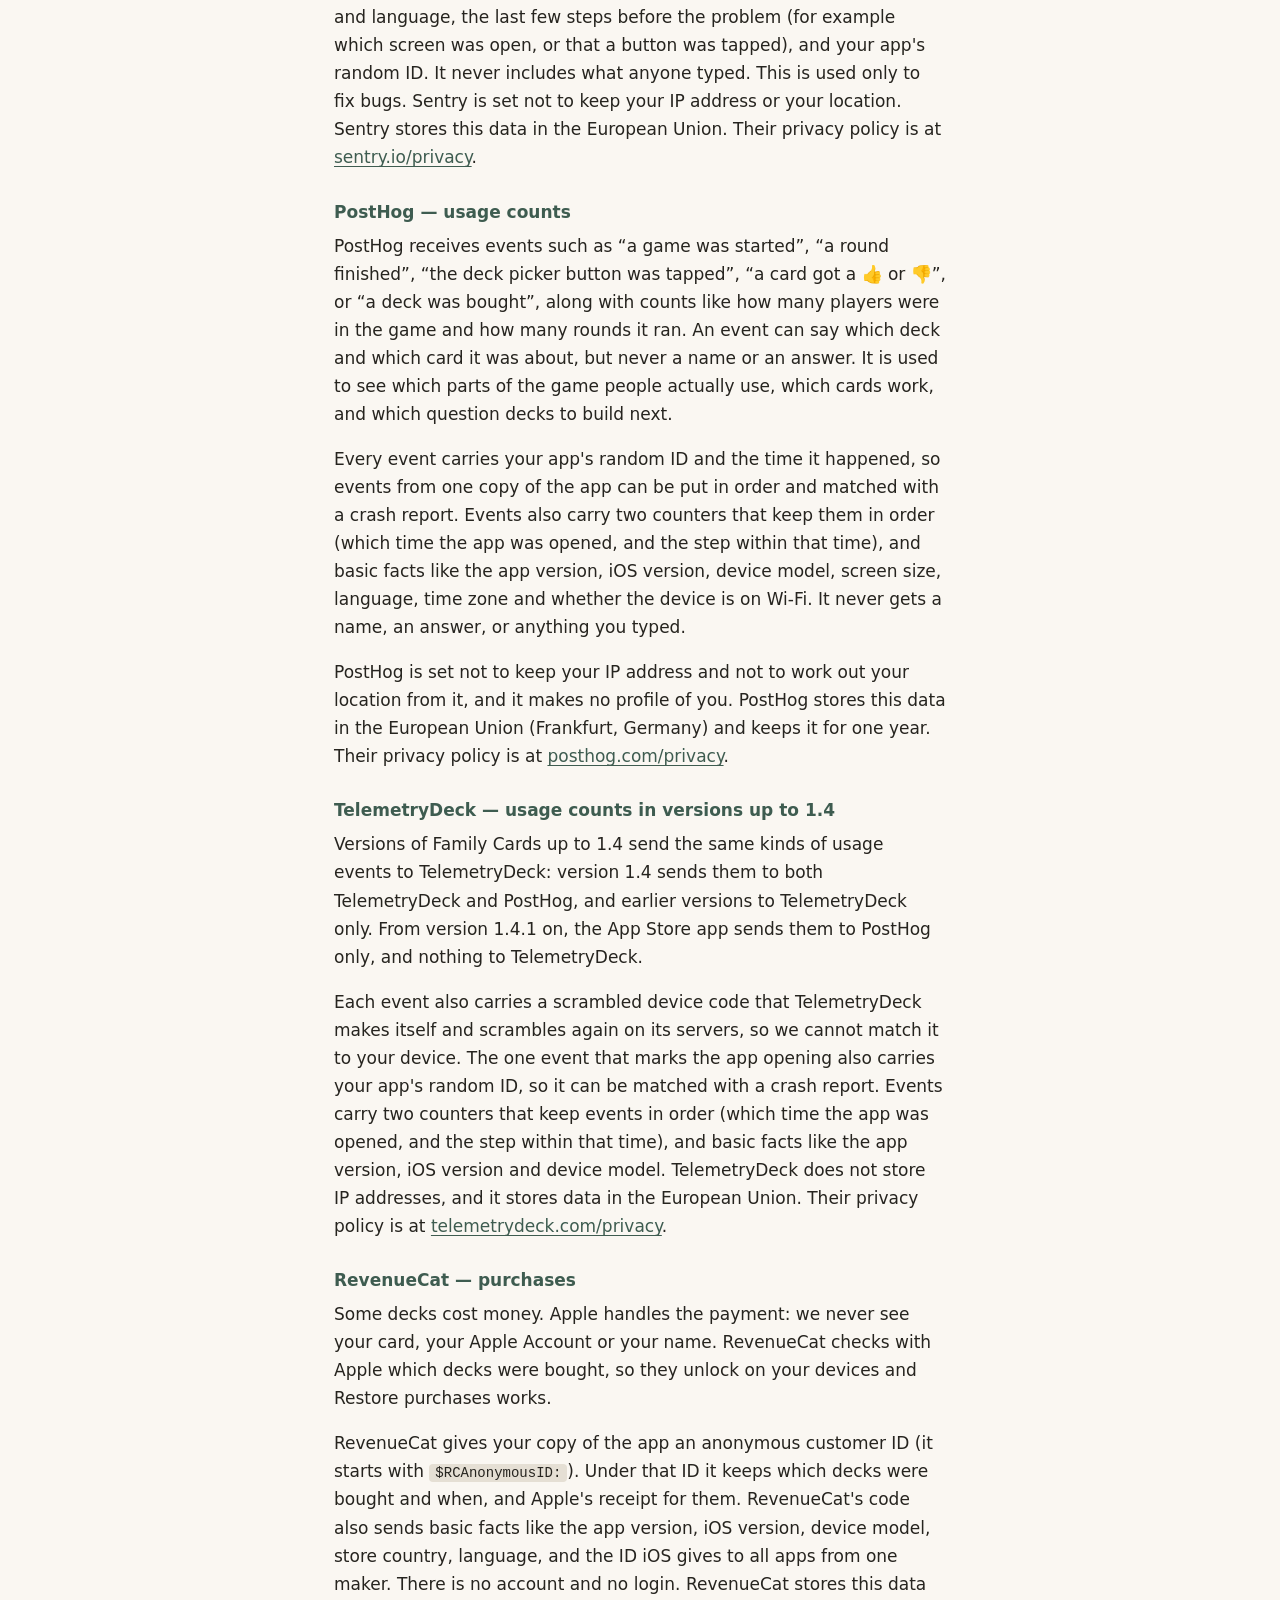
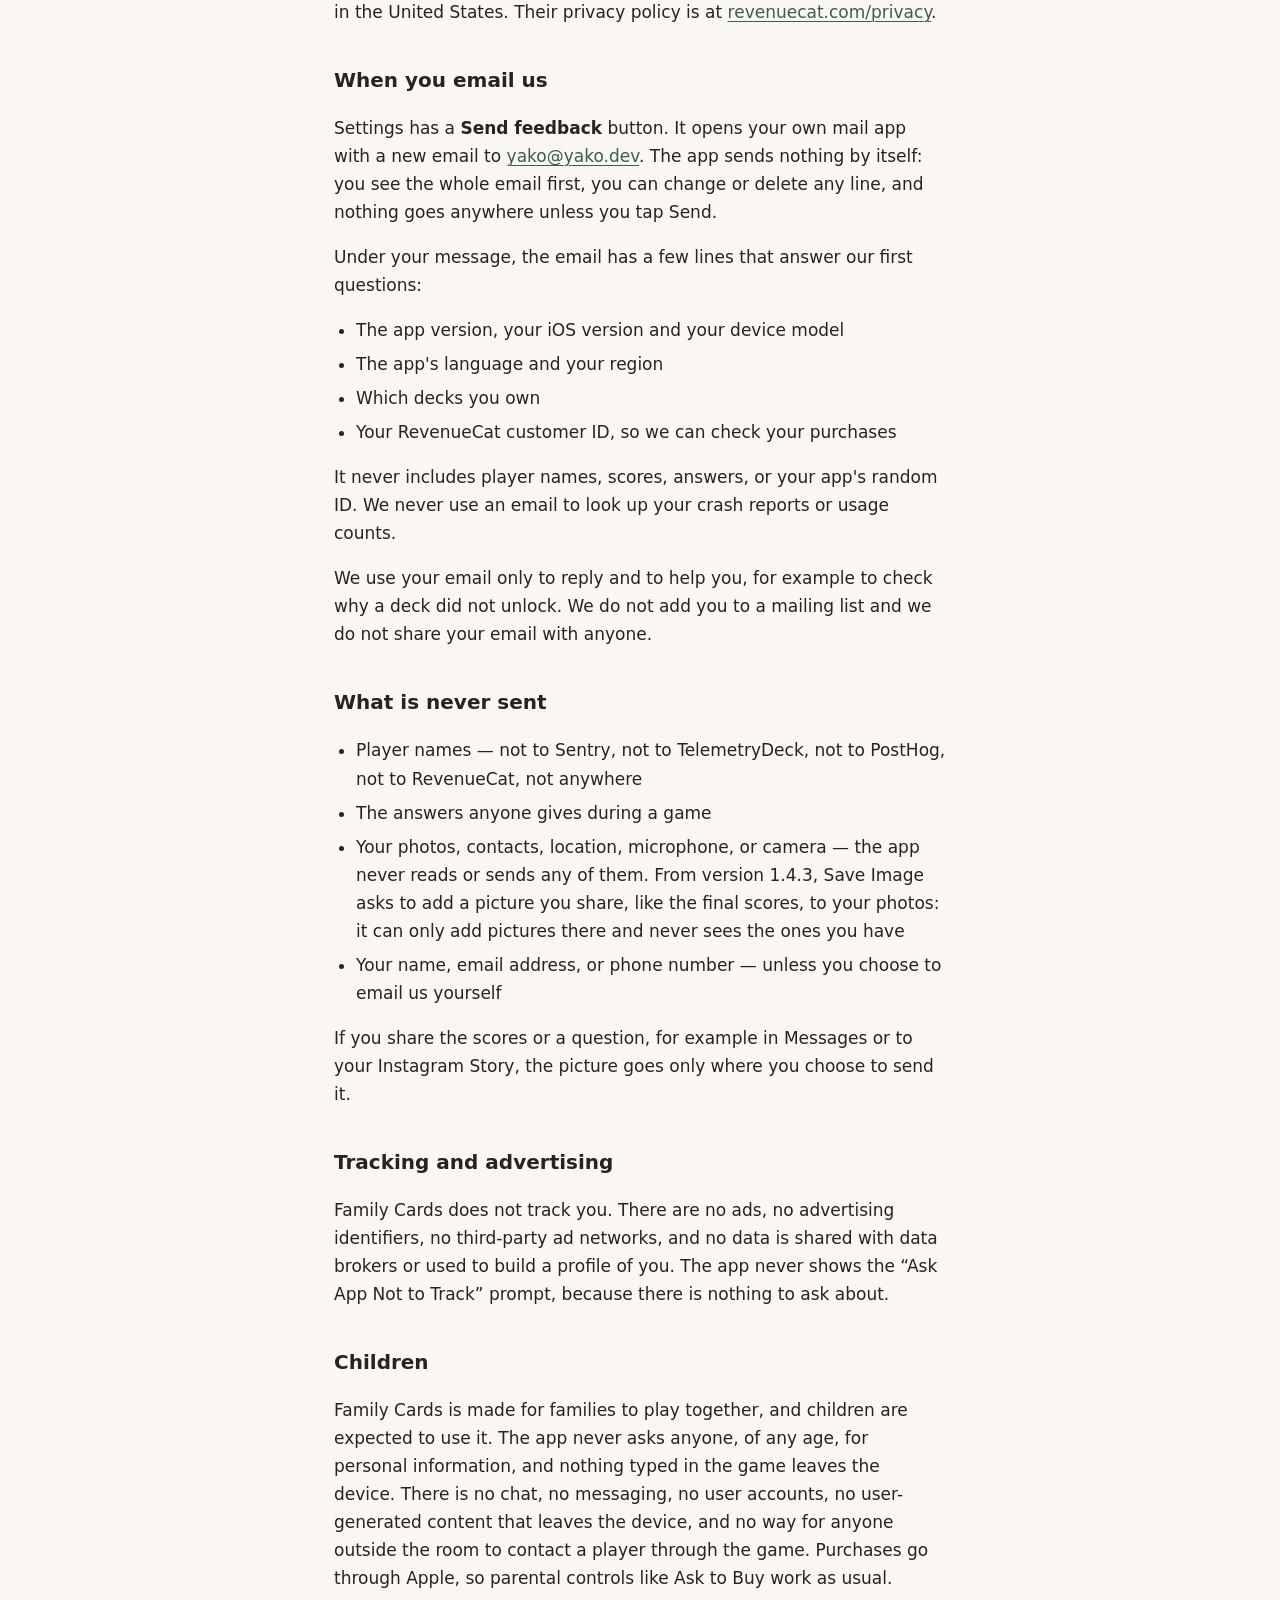
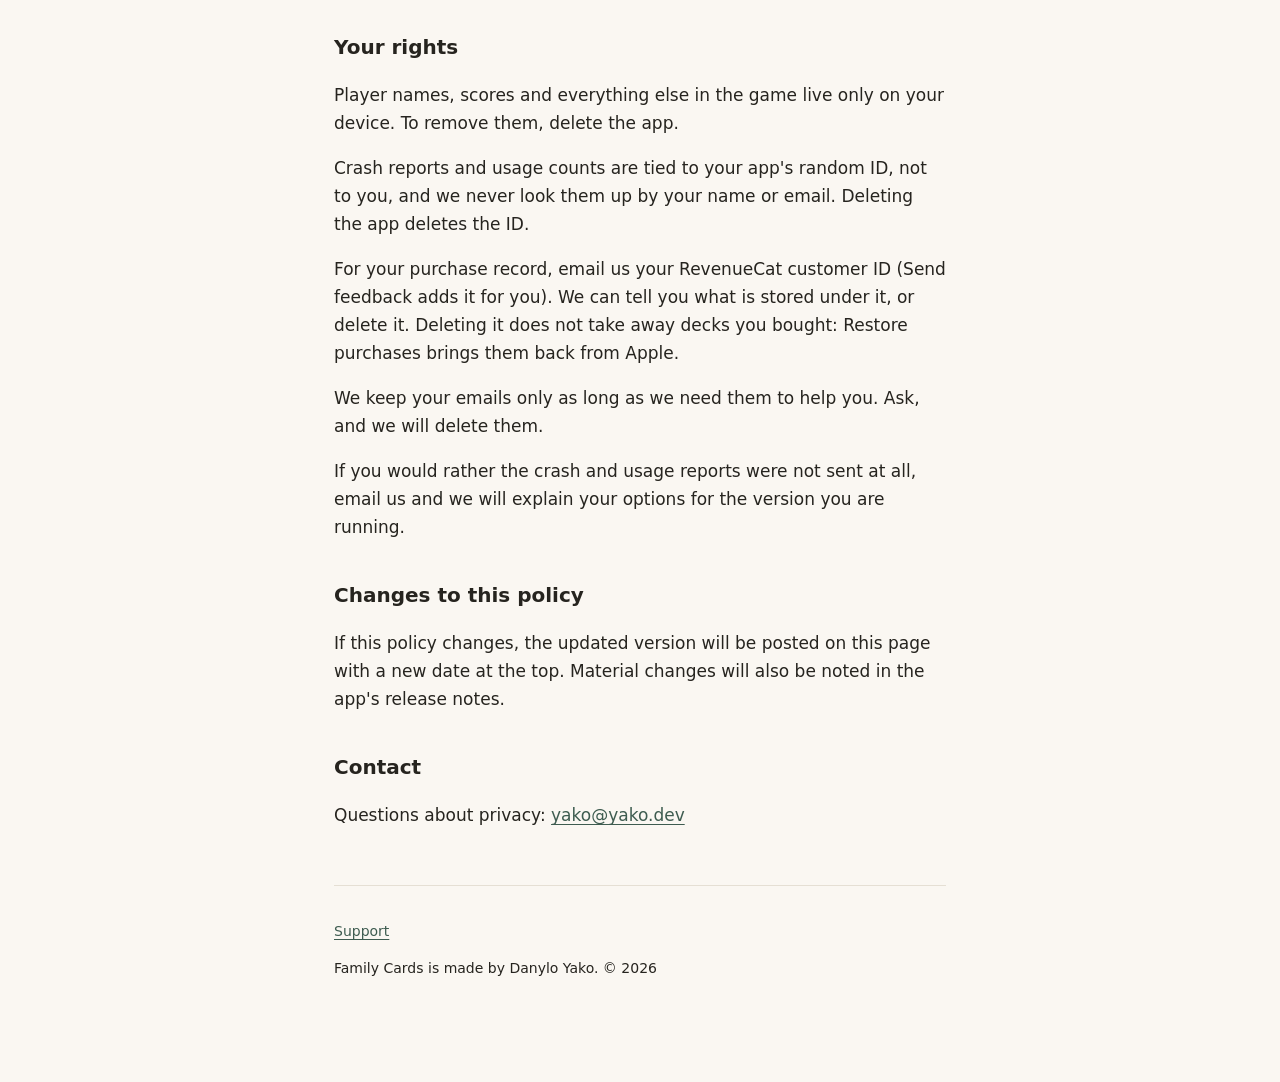
==== commit 955f8b5f: "Privacy policy: Save Image asks to add a picture to Photos from 1.4.3 (add-only, never reads)" ====
--- a/privacy.html
+++ b/privacy.html
@@ -10,7 +10,7 @@
 <div class="wrap">
 <header>
   <h1>Privacy Policy</h1>
-  <p class="sub">Family Cards: Question Game — last updated 8 November 2026</p>
+  <p class="sub">Family Cards: Question Game — last updated 14 November 2026</p>
 </header>
 
 <div class="note">
@@ -69,7 +69,7 @@
 <ul>
   <li>Player names — not to Sentry, not to TelemetryDeck, not to PostHog, not to RevenueCat, not anywhere</li>
   <li>The answers anyone gives during a game</li>
-  <li>Your contacts, photos, location, microphone, or camera — the app never asks for access to any of them</li>
+  <li>Your photos, contacts, location, microphone, or camera — the app never reads or sends any of them. From version 1.4.3, Save Image asks to add a picture you share, like the final scores, to your photos: it can only add pictures there and never sees the ones you have</li>
   <li>Your name, email address, or phone number — unless you choose to email us yourself</li>
 </ul>
 <p>If you share the scores or a question, for example in Messages or to your Instagram Story, the picture goes only where you choose to send it.</p>
